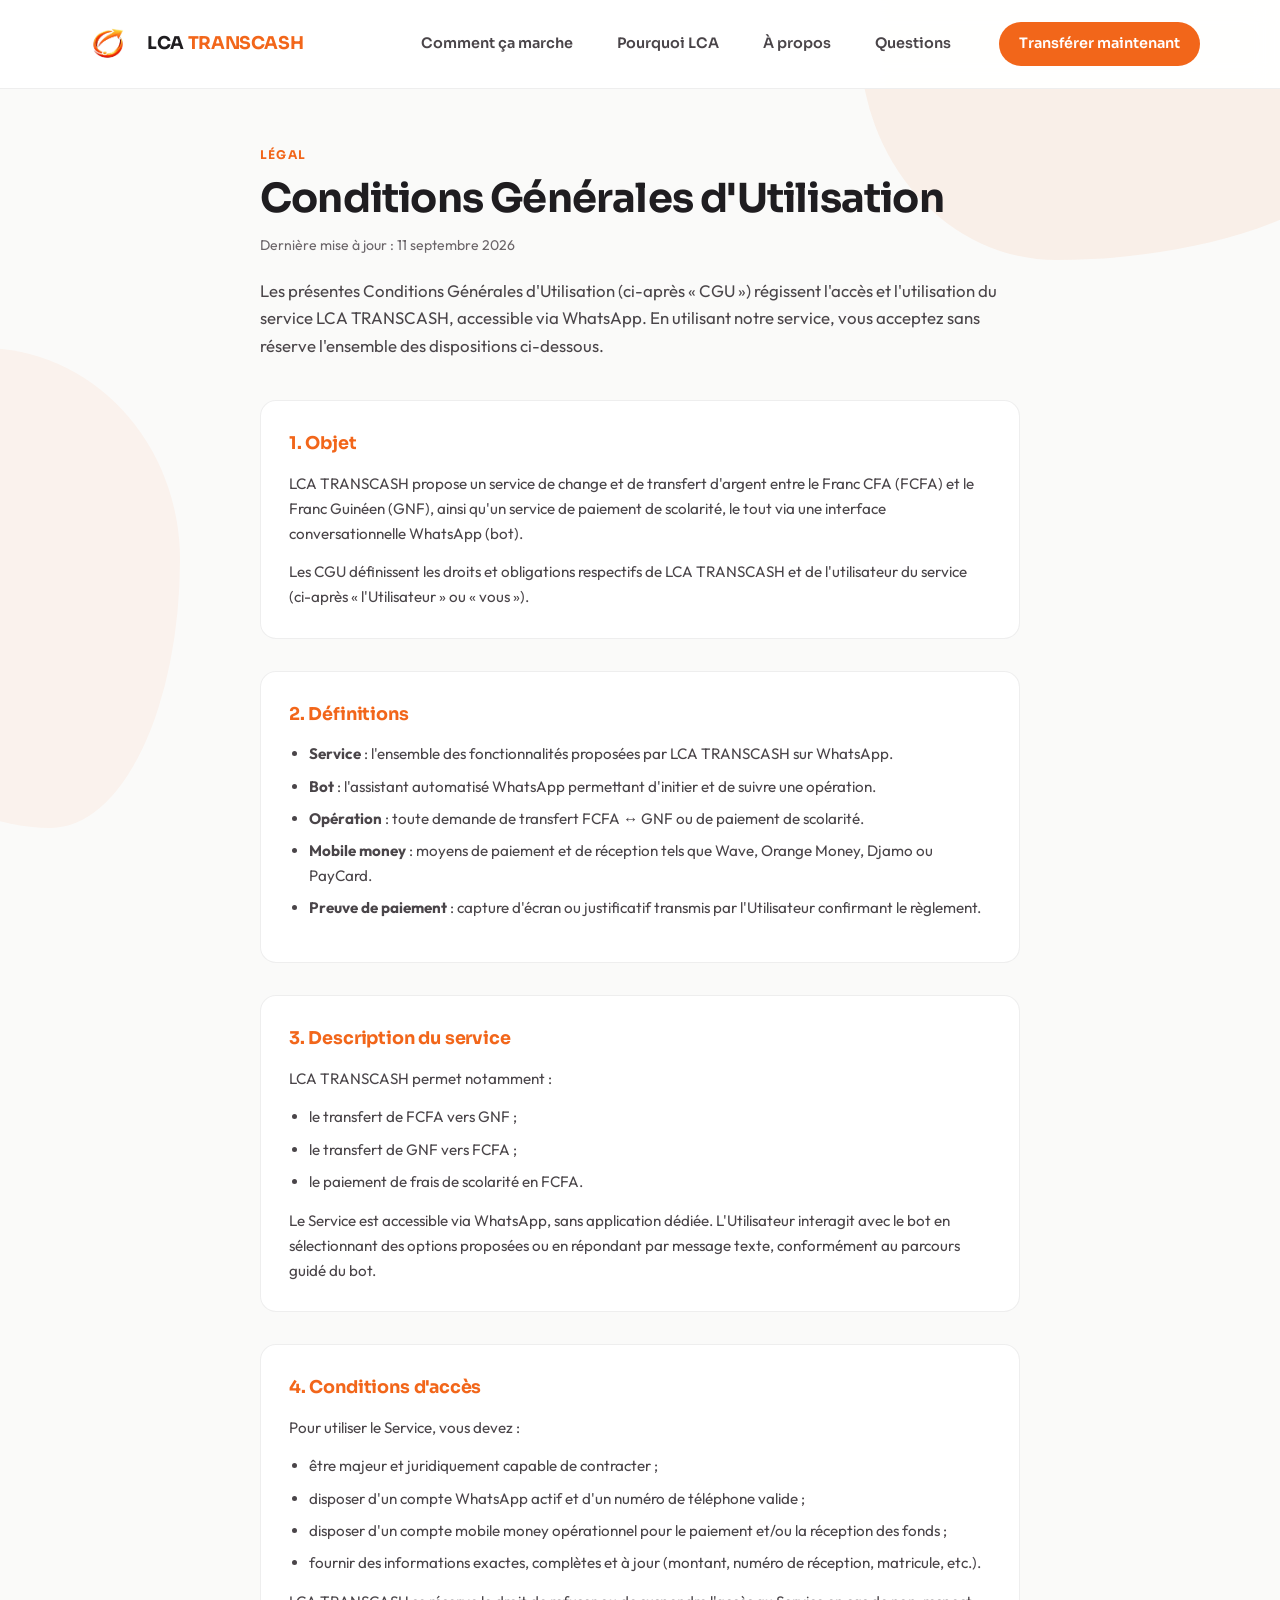
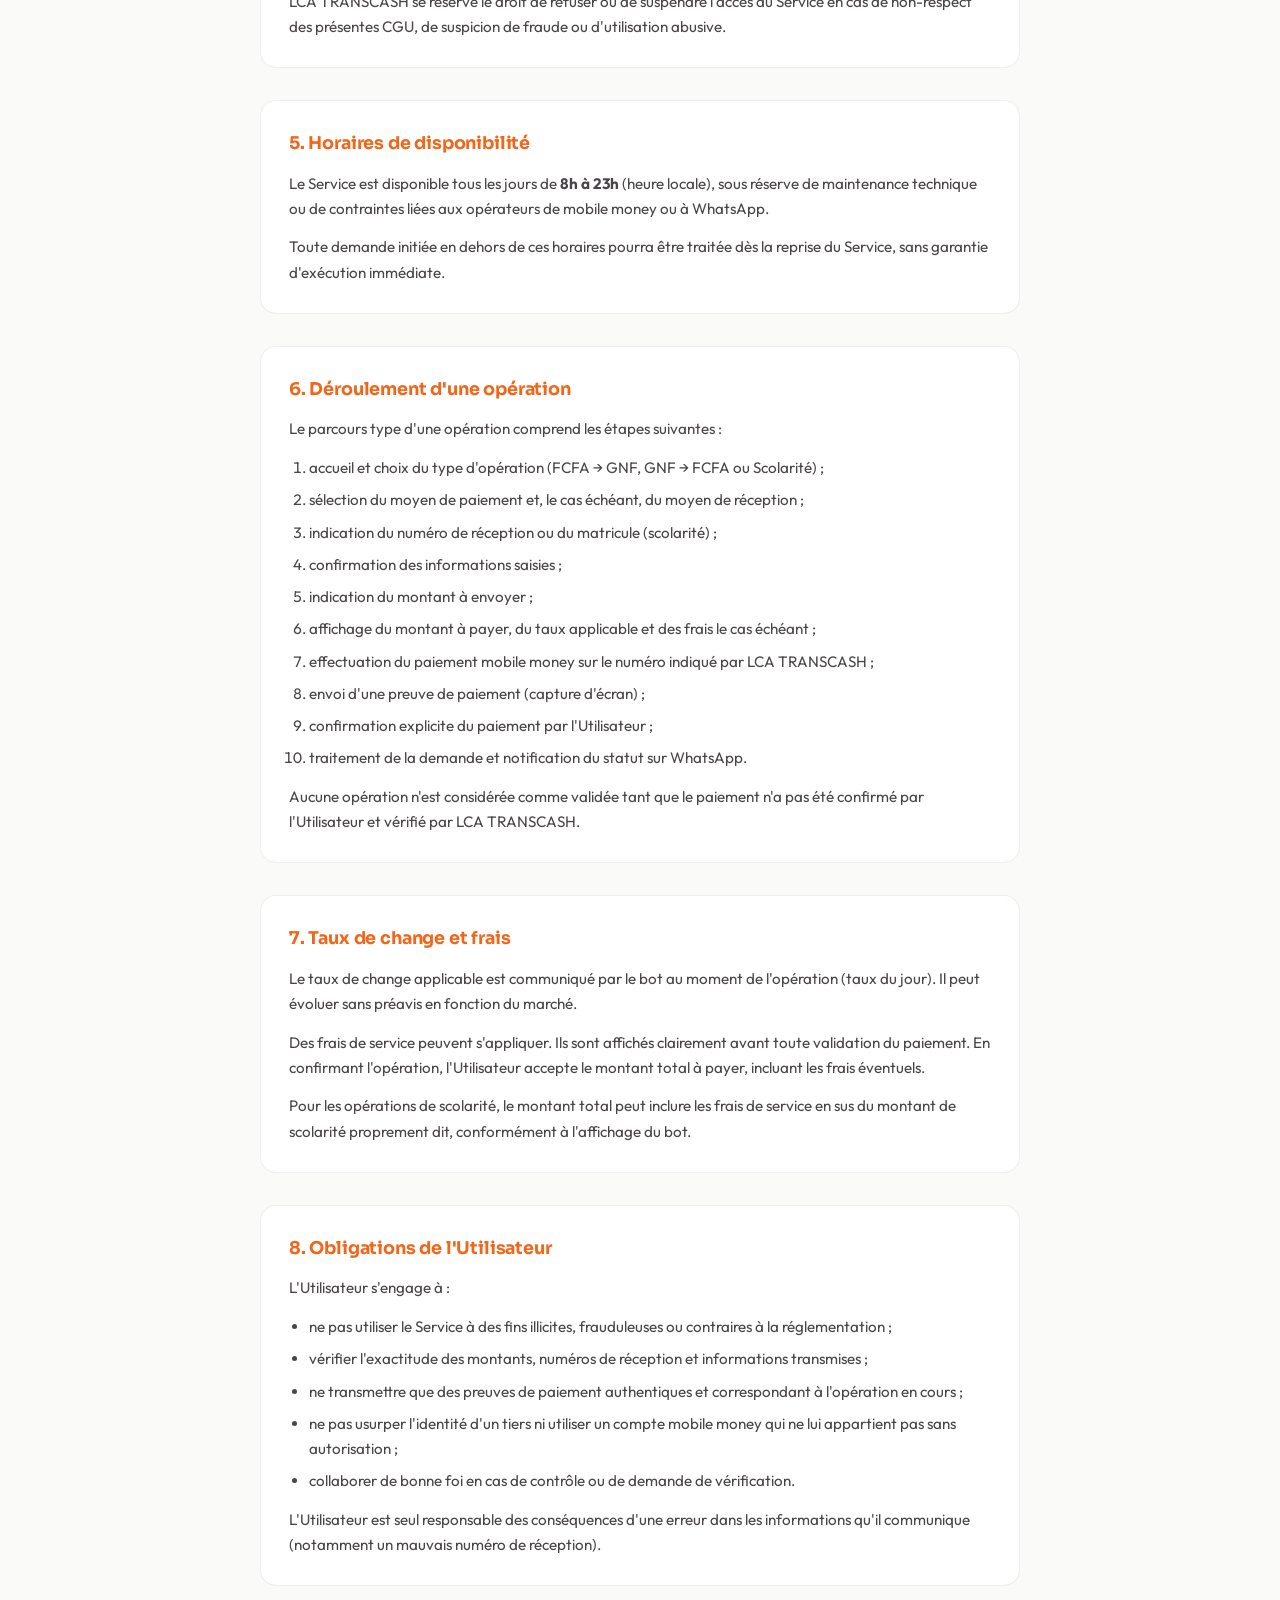
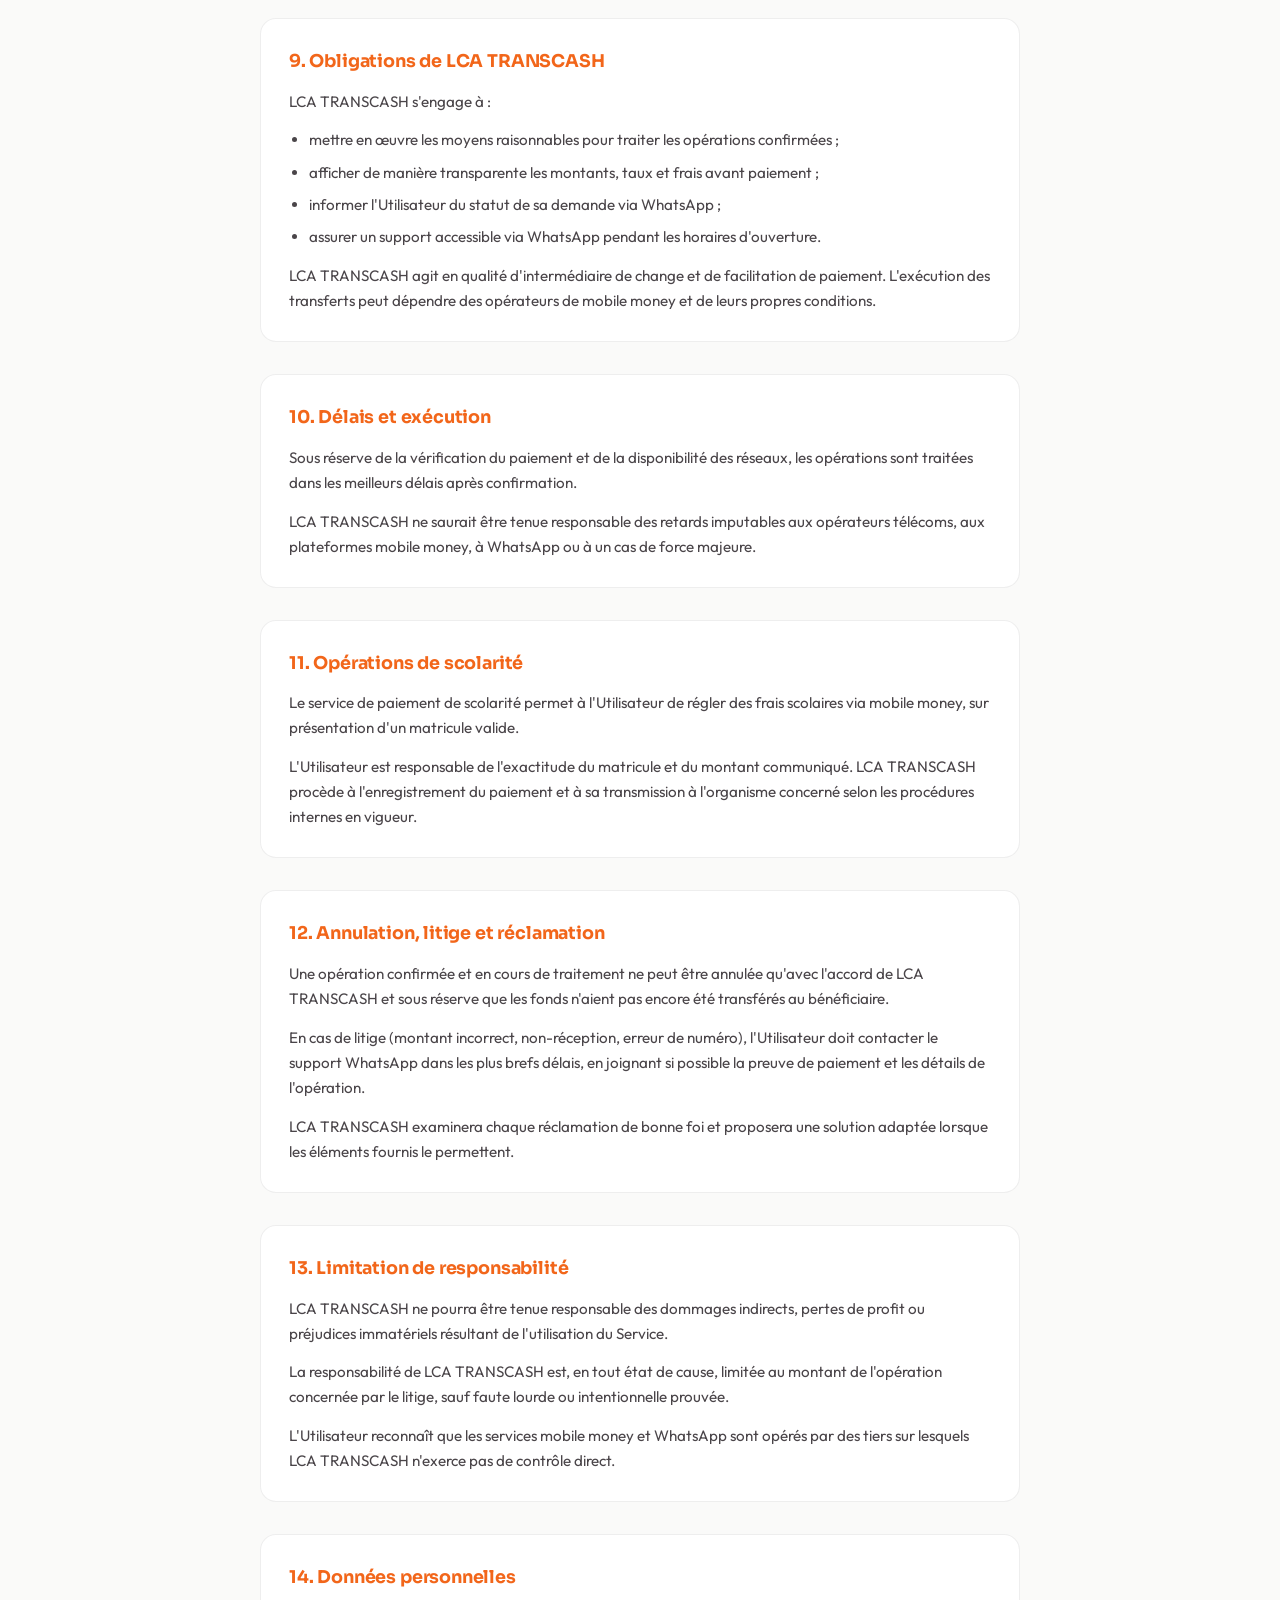
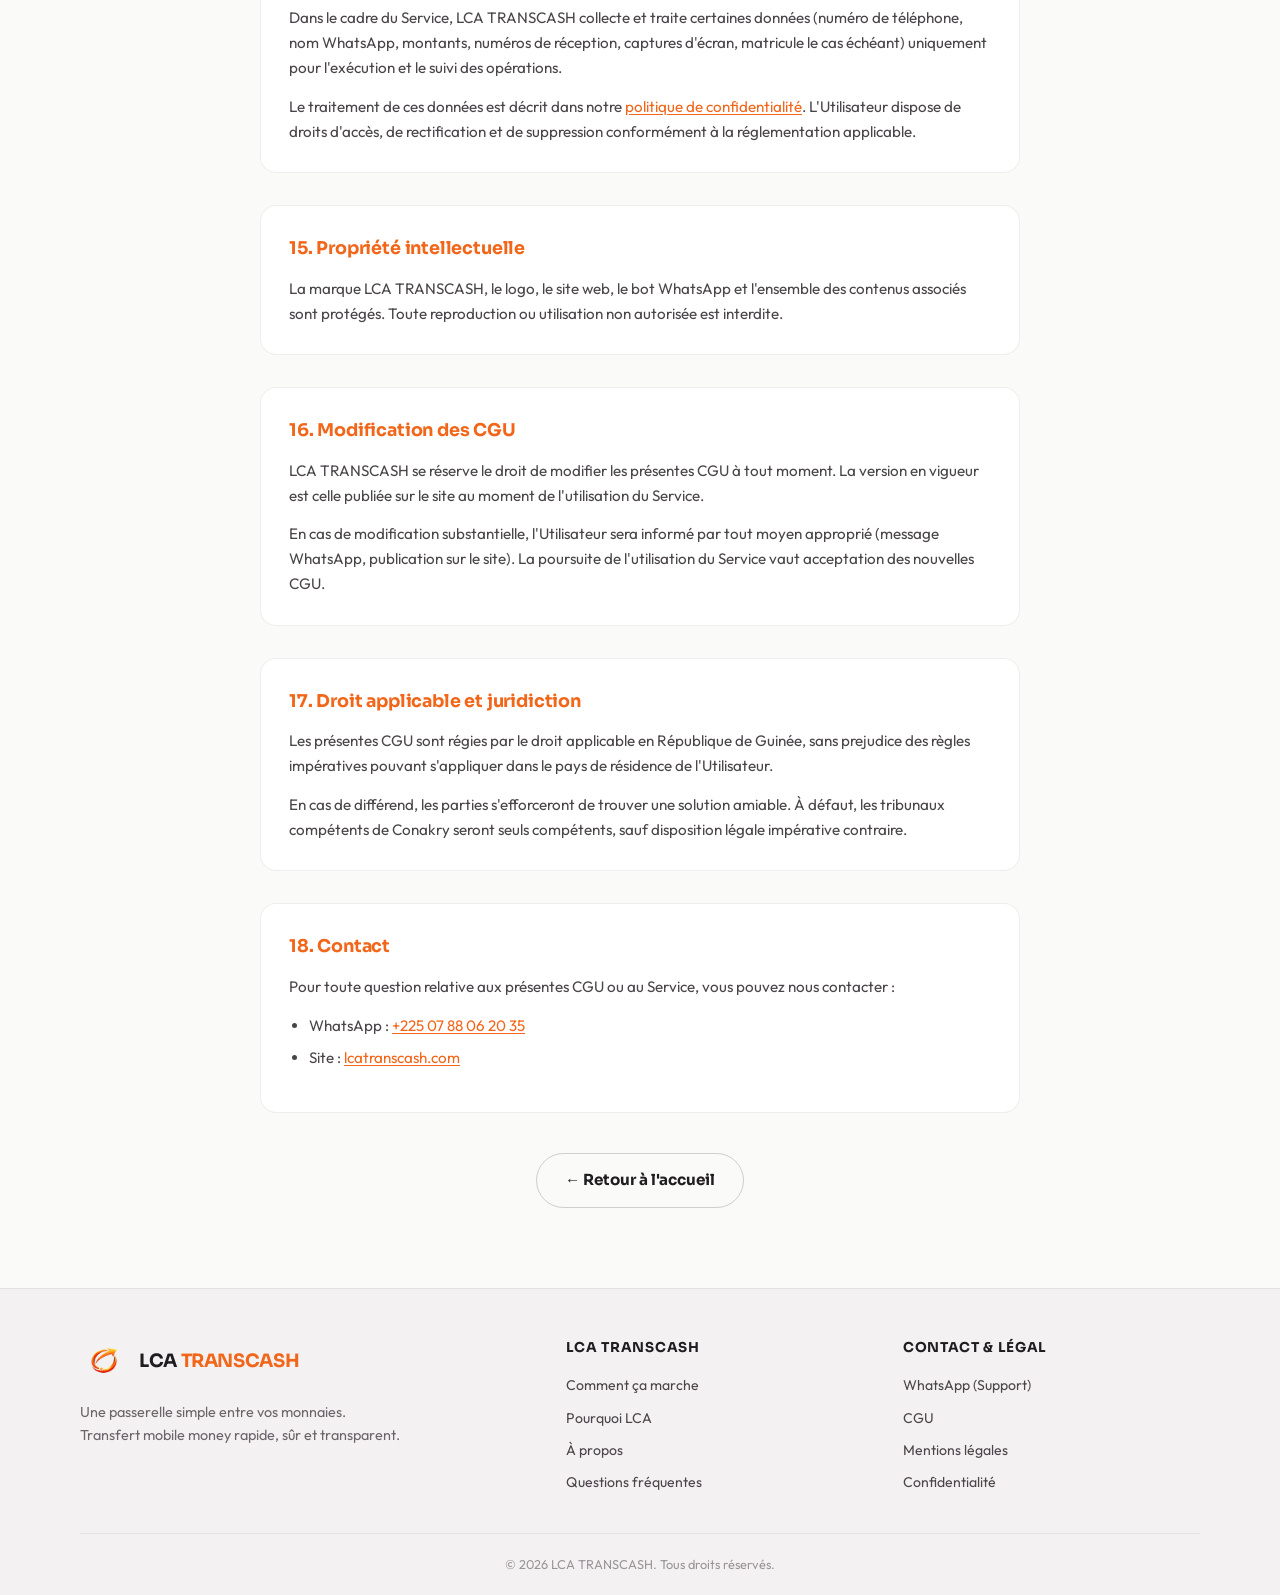
==== cgu.html @ ace96c56 "dfggg" ====
<!DOCTYPE html>
<html lang="fr">
<head>
  <meta charset="UTF-8">
  <meta name="viewport" content="width=device-width, initial-scale=1.0">
  <meta name="color-scheme" content="light dark">
  <meta name="description" content="Conditions Générales d'Utilisation de LCA TRANSCASH — service de transfert mobile money FCFA / GNF sur WhatsApp.">
  <title>CGU — LCA TRANSCASH</title>
  <link rel="preconnect" href="https://fonts.googleapis.com">
  <link rel="preconnect" href="https://fonts.gstatic.com" crossorigin>
  <link href="https://fonts.googleapis.com/css2?family=Sora:wght@400;600;700;800&family=Outfit:wght@300;400;500;600&display=swap" rel="stylesheet">
  <script>
    (function () {
      var mq = window.matchMedia('(prefers-color-scheme: light)');
      function applyTheme() {
        document.documentElement.classList.toggle('theme-light', mq.matches);
      }
      applyTheme();
      mq.addEventListener('change', applyTheme);
    })();
  </script>
  <link rel="stylesheet" href="css/light.css" media="(prefers-color-scheme: light)">
  <link rel="stylesheet" href="css/styles.css" media="not (prefers-color-scheme: light)">
  <link rel="stylesheet" href="css/legal.css">
</head>
<body>
  <div class="bg-shapes" aria-hidden="true">
    <span class="shape shape--1"></span>
    <span class="shape shape--2"></span>
  </div>

  <header class="header">
    <div class="container header__inner">
      <a href="index.html" class="logo" aria-label="LCA TRANSCASH — Accueil">
        <img src="assets/trans.png" alt="" class="logo__mark" width="56" height="56">
        <span class="logo__text">LCA <span class="logo__accent">TRANSCASH</span></span>
      </a>
      <button class="nav-toggle" aria-label="Ouvrir le menu" aria-expanded="false">
        <span></span><span></span><span></span>
      </button>
      <nav class="nav" aria-label="Navigation principale">
        <div class="nav__links">
          <a href="index.html#comment">Comment ça marche</a>
          <a href="index.html#pourquoi">Pourquoi LCA</a>
          <a href="index.html#apropos">À propos</a>
          <a href="index.html#faq">Questions</a>
        </div>
        <a href="index.html#pret-a-transferer" class="nav__cta">Transférer maintenant</a>
      </nav>
    </div>
  </header>

  <main class="legal-page">
    <div class="container legal-page__inner">
      <header class="legal-page__head">
        <p class="section__eyebrow">Légal</p>
        <h1>Conditions Générales d'Utilisation</h1>
        <p class="legal-page__meta">Dernière mise à jour : 11 septembre 2026</p>
        <p class="legal-page__intro">
          Les présentes Conditions Générales d'Utilisation (ci-après « CGU ») régissent l'accès et l'utilisation
          du service LCA TRANSCASH, accessible via WhatsApp. En utilisant notre service, vous acceptez
          sans réserve l'ensemble des dispositions ci-dessous.
        </p>
      </header>

      <article class="legal-doc">
        <section class="legal-doc__section">
          <h2>1. Objet</h2>
          <p>
            LCA TRANSCASH propose un service de change et de transfert d'argent entre le Franc CFA (FCFA)
            et le Franc Guinéen (GNF), ainsi qu'un service de paiement de scolarité, le tout via une
            interface conversationnelle WhatsApp (bot).
          </p>
          <p>
            Les CGU définissent les droits et obligations respectifs de LCA TRANSCASH et de l'utilisateur
            du service (ci-après « l'Utilisateur » ou « vous »).
          </p>
        </section>

        <section class="legal-doc__section">
          <h2>2. Définitions</h2>
          <ul>
            <li><strong>Service</strong> : l'ensemble des fonctionnalités proposées par LCA TRANSCASH sur WhatsApp.</li>
            <li><strong>Bot</strong> : l'assistant automatisé WhatsApp permettant d'initier et de suivre une opération.</li>
            <li><strong>Opération</strong> : toute demande de transfert FCFA ↔ GNF ou de paiement de scolarité.</li>
            <li><strong>Mobile money</strong> : moyens de paiement et de réception tels que Wave, Orange Money, Djamo ou PayCard.</li>
            <li><strong>Preuve de paiement</strong> : capture d'écran ou justificatif transmis par l'Utilisateur confirmant le règlement.</li>
          </ul>
        </section>

        <section class="legal-doc__section">
          <h2>3. Description du service</h2>
          <p>LCA TRANSCASH permet notamment :</p>
          <ul>
            <li>le transfert de FCFA vers GNF ;</li>
            <li>le transfert de GNF vers FCFA ;</li>
            <li>le paiement de frais de scolarité en FCFA.</li>
          </ul>
          <p>
            Le Service est accessible via WhatsApp, sans application dédiée. L'Utilisateur interagit
            avec le bot en sélectionnant des options proposées ou en répondant par message texte,
            conformément au parcours guidé du bot.
          </p>
        </section>

        <section class="legal-doc__section">
          <h2>4. Conditions d'accès</h2>
          <p>Pour utiliser le Service, vous devez :</p>
          <ul>
            <li>être majeur et juridiquement capable de contracter ;</li>
            <li>disposer d'un compte WhatsApp actif et d'un numéro de téléphone valide ;</li>
            <li>disposer d'un compte mobile money opérationnel pour le paiement et/ou la réception des fonds ;</li>
            <li>fournir des informations exactes, complètes et à jour (montant, numéro de réception, matricule, etc.).</li>
          </ul>
          <p>
            LCA TRANSCASH se réserve le droit de refuser ou de suspendre l'accès au Service en cas
            de non-respect des présentes CGU, de suspicion de fraude ou d'utilisation abusive.
          </p>
        </section>

        <section class="legal-doc__section">
          <h2>5. Horaires de disponibilité</h2>
          <p>
            Le Service est disponible tous les jours de <strong>8h à 23h</strong> (heure locale),
            sous réserve de maintenance technique ou de contraintes liées aux opérateurs de mobile money
            ou à WhatsApp.
          </p>
          <p>
            Toute demande initiée en dehors de ces horaires pourra être traitée dès la reprise
            du Service, sans garantie d'exécution immédiate.
          </p>
        </section>

        <section class="legal-doc__section">
          <h2>6. Déroulement d'une opération</h2>
          <p>Le parcours type d'une opération comprend les étapes suivantes :</p>
          <ol>
            <li>accueil et choix du type d'opération (FCFA → GNF, GNF → FCFA ou Scolarité) ;</li>
            <li>sélection du moyen de paiement et, le cas échéant, du moyen de réception ;</li>
            <li>indication du numéro de réception ou du matricule (scolarité) ;</li>
            <li>confirmation des informations saisies ;</li>
            <li>indication du montant à envoyer ;</li>
            <li>affichage du montant à payer, du taux applicable et des frais le cas échéant ;</li>
            <li>effectuation du paiement mobile money sur le numéro indiqué par LCA TRANSCASH ;</li>
            <li>envoi d'une preuve de paiement (capture d'écran) ;</li>
            <li>confirmation explicite du paiement par l'Utilisateur ;</li>
            <li>traitement de la demande et notification du statut sur WhatsApp.</li>
          </ol>
          <p>
            Aucune opération n'est considérée comme validée tant que le paiement n'a pas été
            confirmé par l'Utilisateur et vérifié par LCA TRANSCASH.
          </p>
        </section>

        <section class="legal-doc__section">
          <h2>7. Taux de change et frais</h2>
          <p>
            Le taux de change applicable est communiqué par le bot au moment de l'opération
            (taux du jour). Il peut évoluer sans préavis en fonction du marché.
          </p>
          <p>
            Des frais de service peuvent s'appliquer. Ils sont affichés clairement avant toute
            validation du paiement. En confirmant l'opération, l'Utilisateur accepte le montant total
            à payer, incluant les frais éventuels.
          </p>
          <p>
            Pour les opérations de scolarité, le montant total peut inclure les frais de service
            en sus du montant de scolarité proprement dit, conformément à l'affichage du bot.
          </p>
        </section>

        <section class="legal-doc__section">
          <h2>8. Obligations de l'Utilisateur</h2>
          <p>L'Utilisateur s'engage à :</p>
          <ul>
            <li>ne pas utiliser le Service à des fins illicites, frauduleuses ou contraires à la réglementation ;</li>
            <li>vérifier l'exactitude des montants, numéros de réception et informations transmises ;</li>
            <li>ne transmettre que des preuves de paiement authentiques et correspondant à l'opération en cours ;</li>
            <li>ne pas usurper l'identité d'un tiers ni utiliser un compte mobile money qui ne lui appartient pas sans autorisation ;</li>
            <li>collaborer de bonne foi en cas de contrôle ou de demande de vérification.</li>
          </ul>
          <p>
            L'Utilisateur est seul responsable des conséquences d'une erreur dans les informations
            qu'il communique (notamment un mauvais numéro de réception).
          </p>
        </section>

        <section class="legal-doc__section">
          <h2>9. Obligations de LCA TRANSCASH</h2>
          <p>LCA TRANSCASH s'engage à :</p>
          <ul>
            <li>mettre en œuvre les moyens raisonnables pour traiter les opérations confirmées ;</li>
            <li>afficher de manière transparente les montants, taux et frais avant paiement ;</li>
            <li>informer l'Utilisateur du statut de sa demande via WhatsApp ;</li>
            <li>assurer un support accessible via WhatsApp pendant les horaires d'ouverture.</li>
          </ul>
          <p>
            LCA TRANSCASH agit en qualité d'intermédiaire de change et de facilitation de paiement.
            L'exécution des transferts peut dépendre des opérateurs de mobile money et de leurs
            propres conditions.
          </p>
        </section>

        <section class="legal-doc__section">
          <h2>10. Délais et exécution</h2>
          <p>
            Sous réserve de la vérification du paiement et de la disponibilité des réseaux,
            les opérations sont traitées dans les meilleurs délais après confirmation.
          </p>
          <p>
            LCA TRANSCASH ne saurait être tenue responsable des retards imputables aux opérateurs
            télécoms, aux plateformes mobile money, à WhatsApp ou à un cas de force majeure.
          </p>
        </section>

        <section class="legal-doc__section">
          <h2>11. Opérations de scolarité</h2>
          <p>
            Le service de paiement de scolarité permet à l'Utilisateur de régler des frais
            scolaires via mobile money, sur présentation d'un matricule valide.
          </p>
          <p>
            L'Utilisateur est responsable de l'exactitude du matricule et du montant communiqué.
            LCA TRANSCASH procède à l'enregistrement du paiement et à sa transmission à l'organisme
            concerné selon les procédures internes en vigueur.
          </p>
        </section>

        <section class="legal-doc__section">
          <h2>12. Annulation, litige et réclamation</h2>
          <p>
            Une opération confirmée et en cours de traitement ne peut être annulée qu'avec
            l'accord de LCA TRANSCASH et sous réserve que les fonds n'aient pas encore été
            transférés au bénéficiaire.
          </p>
          <p>
            En cas de litige (montant incorrect, non-réception, erreur de numéro), l'Utilisateur
            doit contacter le support WhatsApp dans les plus brefs délais, en joignant si possible
            la preuve de paiement et les détails de l'opération.
          </p>
          <p>
            LCA TRANSCASH examinera chaque réclamation de bonne foi et proposera une solution
            adaptée lorsque les éléments fournis le permettent.
          </p>
        </section>

        <section class="legal-doc__section">
          <h2>13. Limitation de responsabilité</h2>
          <p>
            LCA TRANSCASH ne pourra être tenue responsable des dommages indirects, pertes de profit
            ou préjudices immatériels résultant de l'utilisation du Service.
          </p>
          <p>
            La responsabilité de LCA TRANSCASH est, en tout état de cause, limitée au montant
            de l'opération concernée par le litige, sauf faute lourde ou intentionnelle prouvée.
          </p>
          <p>
            L'Utilisateur reconnaît que les services mobile money et WhatsApp sont opérés par
            des tiers sur lesquels LCA TRANSCASH n'exerce pas de contrôle direct.
          </p>
        </section>

        <section class="legal-doc__section">
          <h2>14. Données personnelles</h2>
          <p>
            Dans le cadre du Service, LCA TRANSCASH collecte et traite certaines données
            (numéro de téléphone, nom WhatsApp, montants, numéros de réception, captures d'écran,
            matricule le cas échéant) uniquement pour l'exécution et le suivi des opérations.
          </p>
          <p>
            Le traitement de ces données est décrit dans notre
            <a href="confidentialite.html">politique de confidentialité</a>.
            L'Utilisateur dispose de droits d'accès, de rectification et de suppression conformément
            à la réglementation applicable.
          </p>
        </section>

        <section class="legal-doc__section">
          <h2>15. Propriété intellectuelle</h2>
          <p>
            La marque LCA TRANSCASH, le logo, le site web, le bot WhatsApp et l'ensemble des contenus
            associés sont protégés. Toute reproduction ou utilisation non autorisée est interdite.
          </p>
        </section>

        <section class="legal-doc__section">
          <h2>16. Modification des CGU</h2>
          <p>
            LCA TRANSCASH se réserve le droit de modifier les présentes CGU à tout moment.
            La version en vigueur est celle publiée sur le site au moment de l'utilisation du Service.
          </p>
          <p>
            En cas de modification substantielle, l'Utilisateur sera informé par tout moyen approprié
            (message WhatsApp, publication sur le site). La poursuite de l'utilisation du Service
            vaut acceptation des nouvelles CGU.
          </p>
        </section>

        <section class="legal-doc__section">
          <h2>17. Droit applicable et juridiction</h2>
          <p>
            Les présentes CGU sont régies par le droit applicable en République de Guinée,
            sans prejudice des règles impératives pouvant s'appliquer dans le pays de résidence
            de l'Utilisateur.
          </p>
          <p>
            En cas de différend, les parties s'efforceront de trouver une solution amiable.
            À défaut, les tribunaux compétents de Conakry seront seuls compétents,
            sauf disposition légale impérative contraire.
          </p>
        </section>

        <section class="legal-doc__section">
          <h2>18. Contact</h2>
          <p>
            Pour toute question relative aux présentes CGU ou au Service, vous pouvez nous contacter :
          </p>
          <ul>
            <li>WhatsApp : <a href="https://wa.me/2250788062035?text=Bonjour%20LCA" data-wa-support target="_blank" rel="noopener noreferrer"><span data-wa-support-display-full>+225 07 88 06 20 35</span></a></li>
            <li>Site : <a href="index.html">lcatranscash.com</a></li>
          </ul>
        </section>
      </article>

      <p class="legal-page__back">
        <a href="index.html" class="btn btn--ghost">← Retour à l'accueil</a>
      </p>
    </div>
  </main>

  <footer class="footer">
    <div class="container footer__grid">
      <div class="footer__brand">
        <a href="index.html" class="logo logo--footer" aria-label="LCA TRANSCASH — Accueil">
          <img src="assets/trans.png" alt="" class="logo__mark" width="48" height="48">
          <span class="logo__text">LCA <span class="logo__accent">TRANSCASH</span></span>
        </a>
        <p>Une passerelle simple entre vos monnaies. Transfert mobile money rapide, sûr et transparent.</p>
      </div>
      <div class="footer__col">
        <h4>LCA TRANSCASH</h4>
        <nav aria-label="Liens navigation">
          <a href="index.html#comment">Comment ça marche</a>
          <a href="index.html#pourquoi">Pourquoi LCA</a>
          <a href="index.html#apropos">À propos</a>
          <a href="index.html#faq">Questions fréquentes</a>
        </nav>
      </div>
      <div class="footer__col">
        <h4>Contact & Légal</h4>
        <nav aria-label="Liens contact">
          <a href="https://wa.me/2250788062035?text=Bonjour%20LCA" data-wa-support target="_blank" rel="noopener noreferrer">WhatsApp (Support)</a>
          <a href="cgu.html" aria-current="page">CGU</a>
          <a href="mentions-legales.html">Mentions légales</a>
          <a href="confidentialite.html">Confidentialité</a>
        </nav>
      </div>
    </div>
    <div class="container footer__bottom">
      <p>&copy; 2026 LCA TRANSCASH. Tous droits réservés.</p>
    </div>
  </footer>

  <script src="js/site-config.js"></script>
  <script src="js/main.js"></script>
</body>
</html>
---- css/light.css ----
/* LCA TRANSCASH — Charte graphique 2026 */

:root {
  --orange-signature: #F2661A;
  --orange-deep: #C94F12;
  --black-anthracite: #272528;
  --black-deep: #1F1D20;
  --black-card: #322F33;
  --gray-pearl: #B9B6BB;
  --gray-muted: #8A868C;
  --gray-dark: #5A5458;
  --white: #FFFFFF;

  --font-title: 'Sora', sans-serif;
  --font-body: 'Outfit', sans-serif;

  --radius: 16px;
  --radius-sm: 10px;
  --shadow: 0 8px 24px rgba(0, 0, 0, 0.08);
  --transition: 0.25s ease;
}

*,
*::before,
*::after {
  box-sizing: border-box;
  margin: 0;
  padding: 0;
}

html {
  scroll-behavior: smooth;
}

body {
  font-family: var(--font-body);
  font-size: 1.05rem;
  line-height: 1.6;
  color: var(--gray-pearl);
  background: var(--black-anthracite);
  overflow-x: hidden;
}

h1, h2, h3, h4 {
  font-family: var(--font-title);
  letter-spacing: -0.02em;
}

img {
  max-width: 100%;
  height: auto;
  display: block;
}

a {
  color: inherit;
  text-decoration: none;
}

.container {
  width: min(1120px, 92vw);
  margin-inline: auto;
}

/* Cercles décoratifs animés */
.bg-shapes {
  position: fixed;
  inset: 0;
  pointer-events: none;
  z-index: 0;
  overflow: hidden;
}

.shape {
  position: absolute;
  will-change: transform;
}

.shape--1 {
  width: 560px;
  height: 420px;
  top: -160px;
  right: -140px;
  border-radius: 58% 42% 65% 35% / 48% 55% 45% 52%;
  background: rgba(242, 102, 26, 0.07);
  animation: shape-float-1 18s ease-in-out infinite;
}

.shape--2 {
  width: 340px;
  height: 480px;
  bottom: 8%;
  left: -160px;
  border-radius: 42% 58% 38% 62% / 52% 44% 56% 48%;
  background: rgba(242, 102, 26, 0.05);
  animation: shape-float-2 22s ease-in-out infinite;
}

@keyframes shape-float-1 {
  0%, 100% {
    transform: translate(0, 0) rotate(0deg) scale(1);
    border-radius: 58% 42% 65% 35% / 48% 55% 45% 52%;
  }
  33% {
    transform: translate(-28px, 36px) rotate(6deg) scale(1.04);
    border-radius: 52% 48% 60% 40% / 55% 42% 58% 45%;
  }
  66% {
    transform: translate(18px, -22px) rotate(-4deg) scale(0.97);
    border-radius: 62% 38% 48% 52% / 44% 58% 42% 56%;
  }
}

@keyframes shape-float-2 {
  0%, 100% {
    transform: translate(0, 0) rotate(0deg) scale(1);
    border-radius: 42% 58% 38% 62% / 52% 44% 56% 48%;
  }
  40% {
    transform: translate(32px, -28px) rotate(-8deg) scale(1.05);
    border-radius: 48% 52% 44% 56% / 58% 40% 60% 42%;
  }
  70% {
    transform: translate(-20px, 18px) rotate(5deg) scale(0.96);
    border-radius: 38% 62% 52% 48% / 46% 54% 46% 54%;
  }
}

@media (prefers-reduced-motion: reduce) {
  .shape--1,
  .shape--2 {
    animation: none;
  }

  .wa-bubble--visible,
  .wa-typing.is-active {
    animation: none;
  }

  .wa-typing__bubble span {
    animation: none;
    opacity: 0.6;
  }
}

/* Header */
.header {
  position: sticky;
  top: 0;
  z-index: 100;
  background: rgba(255, 255, 255, 0.96);
  border-bottom: 1px solid rgba(39, 37, 40, 0.08);
}

.header__inner {
  display: flex;
  align-items: center;
  justify-content: space-between;
  gap: 4rem;
  padding: 1rem 0;
}

.logo {
  display: flex;
  align-items: center;
  gap: 11px;
  text-decoration: none;
}

.logo__mark {
  height: 56px;
  width: auto;
  flex-shrink: 0;
  object-fit: contain;
  display: block;
}

.logo__text {
  font-family: var(--font-title);
  font-weight: 700;
  font-size: 1.1rem;
  color: var(--text-heading, var(--white));
  letter-spacing: -0.02em;
  line-height: 1.1;
}

.logo__accent {
  color: var(--orange-signature);
}

.logo--footer .logo__mark {
  height: 48px;
}

.logo--footer .logo__text {
  font-size: 1.15rem;
}

.nav {
  display: flex;
  align-items: center;
  gap: 3rem;
  margin-left: auto;
}

.nav__links {
  display: flex;
  align-items: center;
  gap: 2.75rem;
}

.nav a {
  font-family: var(--font-title);
  font-size: 0.9rem;
  font-weight: 600;
  color: var(--gray-pearl);
  transition: color var(--transition);
}

.nav a:hover {
  color: var(--text-heading, var(--white));
}

.nav__cta {
  padding: 0.65rem 1.25rem;
  background: var(--orange-signature);
  color: var(--white) !important;
  border-radius: 999px;
}

.nav__cta:hover {
  background: var(--orange-deep);
}

.btn__icon {
  width: 20px;
  height: 20px;
  flex-shrink: 0;
  display: block;
}

.btn__icon--emoji {
  width: auto;
  height: auto;
  font-size: 1.05rem;
  line-height: 1;
}

.nav-toggle {
  display: none;
  flex-direction: column;
  gap: 5px;
  background: none;
  border: none;
  cursor: pointer;
  padding: 4px;
}

.nav-toggle span {
  display: block;
  width: 24px;
  height: 2px;
  background: var(--white);
  border-radius: 2px;
  transition: var(--transition);
}

/* Hero */
.hero {
  position: relative;
  z-index: 1;
  padding: 4rem 0 6rem;
}

.hero__grid {
  display: grid;
  grid-template-columns: 1fr 1fr;
  gap: 3rem;
  align-items: center;
}

.badge {
  display: inline-block;
  font-family: var(--font-title);
  font-size: 0.75rem;
  font-weight: 700;
  letter-spacing: 0.08em;
  text-transform: uppercase;
  color: var(--orange-deep);
  background: rgba(242, 102, 26, 0.08);
  border: 1px solid rgba(242, 102, 26, 0.18);
  padding: 0.4rem 0.85rem;
  border-radius: 999px;
  margin-bottom: 1.25rem;
}

.hero h1 {
  font-family: var(--font-title);
  font-size: clamp(2.2rem, 5vw, 3.25rem);
  font-weight: 700;
  line-height: 1.15;
  color: var(--text-heading, var(--white));
  margin-bottom: 1.25rem;
}

.text-accent {
  color: var(--orange-signature);
}

.hero__lead {
  font-size: 1.15rem;
  color: var(--gray-pearl);
  max-width: 520px;
  margin-bottom: 2rem;
}

.hero__actions {
  display: flex;
  flex-wrap: wrap;
  gap: 1rem;
  margin-bottom: 2rem;
}

.networks {
  display: flex;
  flex-direction: column;
  gap: 0.75rem;
}

.networks__label {
  font-family: var(--font-title);
  font-size: 0.8rem;
  font-weight: 600;
  color: var(--gray-muted);
  text-transform: uppercase;
  letter-spacing: 0.06em;
}

.networks__list {
  display: flex;
  flex-wrap: wrap;
  gap: 0.5rem;
}

.network-pill {
  display: inline-flex;
  align-items: center;
  gap: 0.45rem;
  padding: 0.4rem 0.75rem;
  background: var(--black-deep);
  border: 1px solid rgba(39, 37, 40, 0.08);
  border-radius: var(--radius-sm);
  font-family: var(--font-title);
  font-size: 0.8rem;
  font-weight: 600;
  color: var(--gray-pearl);
}

.network-pill img {
  width: 20px;
  height: 20px;
  border-radius: 4px;
  object-fit: contain;
}

.btn {
  display: inline-flex;
  align-items: center;
  justify-content: center;
  gap: 10px;
  font-family: var(--font-title);
  font-size: 0.95rem;
  font-weight: 700;
  padding: 0.9rem 1.75rem;
  border-radius: 999px;
  border: none;
  cursor: pointer;
  transition: background var(--transition), border-color var(--transition), transform var(--transition);
}

.btn:hover {
  transform: translateY(-2px);
}

.btn--primary {
  background: var(--orange-signature);
  color: var(--white);
}

.btn--primary:hover {
  background: var(--orange-deep);
}

.btn--ghost {
  background: transparent;
  color: var(--text-heading, var(--white));
  border: 1px solid rgba(39, 37, 40, 0.2);
}

.btn--ghost:hover {
  border-color: rgba(39, 37, 40, 0.35);
  background: rgba(39, 37, 40, 0.04);
}

.btn--full {
  width: 100%;
}

.hero__stats {
  list-style: none;
  display: flex;
  flex-wrap: wrap;
  gap: 2rem;
}

.hero__stats li {
  display: flex;
  flex-direction: column;
  gap: 0.2rem;
}

.hero__stats strong {
  font-family: var(--font-title);
  font-size: 1rem;
  color: var(--text-heading, var(--white));
}

.hero__stats span {
  font-size: 0.85rem;
  color: var(--gray-muted);
}

/* Hero visual — téléphone + simulation WhatsApp (démo non interactive) */
.hero__visual {
  display: flex;
  justify-content: center;
  position: relative;
  pointer-events: none;
  user-select: none;
  -webkit-user-select: none;
  touch-action: none;
  overflow: clip;
}

.wa-phone__halo {
  position: absolute;
  inset: 0;
  background: radial-gradient(ellipse 75% 65% at 50% 42%, rgba(242, 102, 26, 0.18) 0%, transparent 72%);
  filter: blur(14px);
  z-index: 0;
  pointer-events: none;
}

.wa-phone {
  position: relative;
  z-index: 1;
  width: min(100%, 300px);
  transform: translateZ(0);
  pointer-events: none;
  overflow: hidden;
  border-radius: 46px;
  isolation: isolate;
}

.wa-phone__device {
  position: relative;
  background: #1c1c1e;
  border-radius: 46px;
  padding: 11px;
  box-shadow:
    0 0 0 1px #3a3a3c,
    0 0 0 3px #0a0a0a,
    0 18px 32px -10px rgba(0, 0, 0, 0.45);
  transform: translateZ(0);
  overflow: hidden;
}

.wa-phone__btn {
  display: none;
}

.wa-phone__screen {
  display: flex;
  flex-direction: column;
  height: 600px;
  border-radius: 36px;
  overflow: hidden;
  background: #000;
  font-family: -apple-system, BlinkMacSystemFont, 'Segoe UI', Roboto, Helvetica, Arial, sans-serif;
  -webkit-font-smoothing: antialiased;
  -moz-osx-font-smoothing: grayscale;
  text-rendering: optimizeLegibility;
  isolation: isolate;
}

.wa-phone__screen svg {
  shape-rendering: geometricPrecision;
}

.wa-top {
  flex-shrink: 0;
  background: #075e54;
  position: relative;
}

.wa-status-bar {
  position: relative;
  display: flex;
  align-items: flex-end;
  justify-content: space-between;
  height: 44px;
  padding: 0 18px 7px;
  color: #fff;
}

.wa-status-bar__time {
  font-size: 12px;
  font-weight: 600;
  letter-spacing: 0;
  line-height: 1;
  position: relative;
  z-index: 1;
}

.wa-status-bar__island {
  position: absolute;
  top: 10px;
  left: 50%;
  transform: translateX(-50%);
  width: 72px;
  height: 18px;
  background: #000;
  border-radius: 10px;
  z-index: 2;
}

.wa-status-bar__icons {
  display: flex;
  align-items: flex-end;
  justify-content: flex-end;
  gap: 5px;
  color: #fff;
  position: relative;
  z-index: 1;
  height: 11px;
}

.wa-status-bar__icons svg {
  display: block;
  flex-shrink: 0;
}

.wa-status-bar__signal,
.wa-status-bar__wifi {
  width: 15px;
  height: 11px;
}

.wa-status-bar__battery {
  width: 22px;
  height: 11px;
}

.wa-chat__header {
  display: flex;
  align-items: center;
  gap: 8px;
  padding: 4px 10px 10px;
  background: #075e54;
  color: #fff;
}

.wa-chat__back {
  display: flex;
  flex-shrink: 0;
  color: #fff;
}

.wa-chat__avatar-wrap {
  width: 36px;
  height: 36px;
  border-radius: 50%;
  overflow: hidden;
  background: #fff;
  flex-shrink: 0;
}

.wa-chat__avatar {
  width: 100%;
  height: 100%;
  object-fit: cover;
  object-position: center;
  transform: scale(1.35);
  display: block;
}

.wa-chat__info {
  flex: 1;
  min-width: 0;
}

.wa-chat__info strong {
  display: block;
  font-size: 14px;
  font-weight: 600;
  line-height: 1.2;
  white-space: nowrap;
  overflow: hidden;
  text-overflow: ellipsis;
}

.wa-chat__info span,
.wa-chat__status {
  display: block;
  font-size: 11px;
  color: #c8e6df;
  margin-top: 1px;
  white-space: nowrap;
  overflow: hidden;
  text-overflow: ellipsis;
}

.wa-chat__actions {
  display: flex;
  flex-shrink: 0;
  gap: 14px;
  color: #fff;
}

.wa-chat__actions svg {
  display: block;
}

.wa-chat__body {
  flex: 1;
  overflow-x: hidden;
  overflow-y: auto;
  scrollbar-width: none;
  padding: 8px 10px 12px;
  display: flex;
  flex-direction: column;
  gap: 6px;
  background-color: #e5ddd5;
  background-image: url("data:image/svg+xml,%3Csvg xmlns='http://www.w3.org/2000/svg' width='200' height='200' viewBox='0 0 200 200'%3E%3Cg fill='%23c8b8a8' fill-opacity='0.14'%3E%3Ccircle cx='24' cy='24' r='3'/%3E%3Ccircle cx='104' cy='56' r='2'/%3E%3Ccircle cx='168' cy='32' r='3'/%3E%3Ccircle cx='56' cy='120' r='2'/%3E%3Ccircle cx='152' cy='104' r='3'/%3E%3C/g%3E%3C/svg%3E");
  background-size: 200px 200px;
}

.wa-chat__body::-webkit-scrollbar {
  display: none;
}

.wa-chat__encrypted {
  display: flex;
  align-items: center;
  justify-content: center;
  gap: 5px;
  align-self: center;
  max-width: 92%;
  margin: 2px 0 4px;
  padding: 5px 10px;
  border-radius: 6px;
  background: #fff9e6;
  color: #6b5c4f;
  font-size: 11px;
  line-height: 1.3;
  text-align: center;
  box-shadow: 0 1px 0 rgba(0, 0, 0, 0.06);
}

.wa-chat__date {
  align-self: center;
  margin: 2px 0;
}

.wa-chat__date span {
  display: inline-block;
  padding: 4px 10px;
  border-radius: 6px;
  background: #fff;
  color: #667781;
  font-size: 11px;
  box-shadow: 0 1px 0 rgba(0, 0, 0, 0.06);
}

.wa-bubble--pending {
  display: none;
}

.wa-bubble--visible {
  animation: wa-bubble-in 0.28s ease forwards;
}

@keyframes wa-bubble-in {
  from {
    opacity: 0;
    transform: translate3d(0, 6px, 0);
  }
  to {
    opacity: 1;
    transform: translate3d(0, 0, 0);
  }
}

.wa-typing {
  display: none;
  align-self: flex-start;
}

.wa-typing.is-active {
  display: block;
  animation: wa-bubble-in 0.22s ease forwards;
}

.wa-typing__bubble {
  position: relative;
  display: flex;
  align-items: center;
  gap: 4px;
  padding: 11px 13px;
  background: #fff;
  border-radius: 8px;
  border-top-left-radius: 2px;
  box-shadow: 0 1px 0 rgba(0, 0, 0, 0.08);
}

.wa-typing__bubble span {
  width: 7px;
  height: 7px;
  background: #90a4ae;
  border-radius: 50%;
  animation: wa-typing-dot 1.2s ease-in-out infinite;
}

.wa-typing__bubble span:nth-child(2) {
  animation-delay: 0.15s;
}

.wa-typing__bubble span:nth-child(3) {
  animation-delay: 0.3s;
}

@keyframes wa-typing-dot {
  0%, 60%, 100% {
    transform: translate3d(0, 0, 0);
    opacity: 0.35;
  }
  30% {
    transform: translate3d(0, -3px, 0);
    opacity: 1;
  }
}

.wa-chat__input.is-typing {
  color: #111b21;
}

.wa-bubble {
  position: relative;
  max-width: 86%;
  padding: 6px 8px 5px;
  border-radius: 8px;
  font-size: 12.5px;
  line-height: 1.4;
  color: #111b21;
  box-shadow: 0 1px 0 rgba(0, 0, 0, 0.08);
}

.wa-bubble p {
  margin: 0 0 3px;
}

.wa-bubble p:last-of-type {
  margin-bottom: 0;
}

.wa-bubble strong {
  color: #075e54;
  font-weight: 600;
}

.wa-bubble__meta {
  display: flex;
  align-items: center;
  justify-content: flex-end;
  gap: 3px;
  margin-top: 2px;
  margin-left: auto;
  width: fit-content;
}

.wa-bubble__meta time {
  font-size: 10px;
  color: #667781;
  line-height: 1;
}

.wa-bubble__ticks {
  display: flex;
  line-height: 0;
}

.wa-bubble__ticks svg {
  display: block;
}

.wa-bubble--in {
  align-self: flex-start;
  background: #fff;
  border-top-left-radius: 2px;
}

.wa-bubble--out {
  align-self: flex-end;
  background: #d9fdd3;
  border-top-right-radius: 2px;
}

.wa-bubble--success strong {
  color: #075e54;
}

.wa-replies {
  display: flex;
  flex-direction: column;
  margin: 8px -8px -5px;
  border-top: 1px solid rgba(0, 0, 0, 0.06);
  overflow: hidden;
  border-radius: 0 0 8px 8px;
}

.wa-replies span {
  display: block;
  padding: 9px 10px;
  border-top: 1px solid rgba(0, 0, 0, 0.06);
  color: #027eb5;
  font-size: 12px;
  font-weight: 500;
  text-align: center;
}

.wa-replies span:first-child {
  border-top: none;
}

.wa-chat__footer {
  display: flex;
  align-items: center;
  gap: 8px;
  padding: 6px 8px 4px;
  background: #f0f2f5;
  flex-shrink: 0;
  border-top: 1px solid rgba(0, 0, 0, 0.04);
}

.wa-chat__emoji,
.wa-chat__attach,
.wa-chat__mic {
  display: flex;
  flex-shrink: 0;
  color: #54656f;
}

.wa-chat__emoji svg,
.wa-chat__attach svg,
.wa-chat__mic svg {
  display: block;
}

.wa-chat__input {
  flex: 1;
  padding: 8px 12px;
  border-radius: 20px;
  background: #fff;
  color: #8696a0;
  font-size: 12.5px;
  line-height: 1.2;
  white-space: nowrap;
  overflow: hidden;
  text-overflow: ellipsis;
}

.wa-home-bar {
  flex-shrink: 0;
  height: 20px;
  background: #f0f2f5;
  display: flex;
  align-items: center;
  justify-content: center;
  padding-bottom: 5px;
}

.wa-home-bar::after {
  content: '';
  width: 96px;
  height: 4px;
  background: #111;
  border-radius: 4px;
}

/* Sections */
.section {
  position: relative;
  z-index: 1;
  padding: 5rem 0;
}

.section__head {
  margin-bottom: 3rem;
  max-width: 560px;
}

.section__head--center {
  text-align: center;
  margin-inline: auto;
}

.section__eyebrow {
  font-family: var(--font-title);
  font-size: 0.75rem;
  font-weight: 700;
  letter-spacing: 0.1em;
  text-transform: uppercase;
  color: var(--orange-signature);
  margin-bottom: 0.75rem;
}

.section__head h2 {
  font-family: var(--font-title);
  font-size: clamp(1.75rem, 3.5vw, 2.25rem);
  font-weight: 700;
  color: var(--text-heading, var(--white));
  margin-bottom: 0.75rem;
}

.section__head p,
.section__sub {
  color: var(--gray-pearl);
}

.section__sub {
  max-width: 560px;
  margin-inline: auto;
}

/* Service cards */
.services {
  background: var(--black-deep);
}

.cards {
  display: grid;
  gap: 1.5rem;
}

.cards--4 {
  grid-template-columns: repeat(auto-fit, minmax(240px, 1fr));
}

.card {
  background: var(--black-card);
  border: 1px solid rgba(39, 37, 40, 0.08);
  border-radius: var(--radius);
  padding: 1.75rem;
  transition: border-color var(--transition);
}

.card:hover {
  border-color: rgba(242, 102, 26, 0.35);
}

.card__icon {
  width: 48px;
  height: 48px;
  border-radius: var(--radius-sm);
  display: flex;
  align-items: center;
  justify-content: center;
  margin-bottom: 1rem;
}

.card__icon--wave,
.card__icon--orange,
.card__icon--djamo,
.card__icon--paycard {
  background: transparent;
  padding: 0;
  overflow: hidden;
}

.card__icon--wave img,
.card__icon--orange img,
.card__icon--djamo img,
.card__icon--paycard img {
  width: 100%;
  height: 100%;
  object-fit: contain;
  border-radius: var(--radius-sm);
}

.card h3 {
  font-family: var(--font-title);
  font-size: 1.1rem;
  font-weight: 700;
  color: var(--text-heading, var(--white));
  margin-bottom: 0.5rem;
}

.card p {
  font-size: 0.95rem;
  color: var(--gray-muted);
}

/* Steps */
.steps__list {
  list-style: none;
  display: grid;
  gap: 1.5rem;
  counter-reset: steps;
}

.step {
  display: grid;
  grid-template-columns: auto 1fr;
  gap: 1.5rem;
  align-items: start;
  padding: 1.75rem;
  background: var(--black-card);
  border-radius: var(--radius);
  border-left: 3px solid transparent;
}

.step:nth-child(1),
.step:nth-child(2),
.step:nth-child(3) {
  border-left-color: var(--orange-signature);
}

.step:nth-child(1) .step__num,
.step:nth-child(2) .step__num,
.step:nth-child(3) .step__num {
  color: var(--orange-signature);
}

.step__num {
  font-family: var(--font-title);
  font-size: 1.5rem;
  font-weight: 700;
  opacity: 0.85;
}

.step h3 {
  font-family: var(--font-title);
  font-size: 1.15rem;
  font-weight: 700;
  color: var(--text-heading, var(--white));
  margin-bottom: 0.4rem;
}

.step p {
  color: var(--gray-muted);
  font-size: 0.95rem;
}

/* Benefits (Pourquoi LCA) */
.benefits {
  background: var(--black-deep);
}

.benefits__grid {
  display: grid;
  grid-template-columns: repeat(auto-fit, minmax(240px, 1fr));
  gap: 1.5rem;
}

.benefit-card {
  background: var(--black-card);
  border: 1px solid rgba(39, 37, 40, 0.08);
  border-radius: var(--radius);
  padding: 1.75rem;
  transition: border-color var(--transition), transform var(--transition);
}

.benefit-card:hover {
  border-color: rgba(242, 102, 26, 0.3);
  transform: translateY(-3px);
}

.benefit-card__icon {
  display: flex;
  align-items: center;
  justify-content: center;
  width: 52px;
  height: 52px;
  border-radius: 14px;
  background: linear-gradient(135deg, rgba(242, 102, 26, 0.14) 0%, rgba(254, 180, 40, 0.1) 100%);
  border: 1px solid rgba(242, 102, 26, 0.22);
  margin-bottom: 0.85rem;
}

.benefit-card:hover .benefit-card__icon {
  background: linear-gradient(135deg, rgba(242, 102, 26, 0.22) 0%, rgba(254, 180, 40, 0.16) 100%);
  border-color: rgba(242, 102, 26, 0.38);
}

.benefit-card:hover .benefit-card__icon i {
  transform: scale(1.12) rotate(-4deg);
}

.benefit-card__icon i {
  font-size: 1.55rem;
  line-height: 1;
  color: var(--orange-signature);
  transition: transform var(--transition);
  display: block;
}

.benefit-card h3 {
  font-family: var(--font-title);
  font-size: 1.05rem;
  font-weight: 700;
  color: var(--text-heading, var(--white));
  margin-bottom: 0.45rem;
}

.benefit-card p {
  font-size: 0.92rem;
  color: var(--gray-muted);
}

/* About */
.about__grid {
  display: grid;
  grid-template-columns: 1.4fr 1fr;
  gap: 3rem;
  align-items: center;
}

.about__content h2 {
  font-family: var(--font-title);
  font-size: clamp(1.5rem, 3vw, 2rem);
  font-weight: 700;
  color: var(--text-heading, var(--white));
  margin-bottom: 1rem;
}

.about__content p {
  color: var(--gray-pearl);
  margin-bottom: 1rem;
}

.about__content p:last-child {
  margin-bottom: 0;
}

.stats {
  display: grid;
  gap: 1rem;
}

.stat {
  background: var(--black-card);
  border: 1px solid rgba(242, 102, 26, 0.15);
  border-radius: var(--radius);
  padding: 1.5rem;
  text-align: center;
}

.stat strong {
  display: block;
  font-family: var(--font-title);
  font-size: 2rem;
  font-weight: 700;
  color: var(--orange-signature);
  margin-bottom: 0.25rem;
}

.stat span {
  font-size: 0.9rem;
  color: var(--gray-muted);
}

/* FAQ */
.faq__grid {
  display: grid;
  grid-template-columns: repeat(2, 1fr);
  gap: 1.5rem;
  align-items: start;
}

.faq__col {
  display: flex;
  flex-direction: column;
  gap: 0.75rem;
}

.faq__item {
  border-radius: var(--radius-sm);
  padding: 1.1rem 1.25rem;
}

.faq__col--service .faq__item,
.faq__col--pratique .faq__item {
  border-left: 3px solid var(--orange-signature);
}

.faq__question {
  font-family: var(--font-title);
  font-size: 0.95rem;
  font-weight: 700;
  color: var(--text-heading, var(--white));
  margin-bottom: 0.65rem;
}

.faq__col--service .faq__question,
.faq__col--pratique .faq__question {
  color: var(--text-heading, var(--white));
}

.faq__item p {
  font-size: 0.92rem;
  color: var(--gray-muted);
  line-height: 1.55;
}

/* CTA */
.cta {
  padding-bottom: 6rem;
}

.cta__inner {
  display: flex;
  justify-content: center;
  background: var(--black-card);
  border: 1px solid rgba(39, 37, 40, 0.08);
  border-radius: var(--radius);
  padding: 3.5rem 2rem;
}

.cta__content {
  max-width: 560px;
  text-align: center;
}

.cta__content h2 {
  font-family: var(--font-title);
  font-size: clamp(1.5rem, 3vw, 2rem);
  font-weight: 700;
  color: var(--text-heading, var(--white));
  margin-bottom: 0.75rem;
}

.cta__content p {
  color: var(--gray-pearl);
}

.cta__hint {
  margin-top: 0.75rem;
  margin-bottom: 1.75rem;
  font-size: 0.95rem;
  color: var(--gray-muted);
}

.btn--whatsapp {
  margin-top: 0.5rem;
}

/* Footer */
.footer {
  position: relative;
  z-index: 1;
  border-top: 1px solid rgba(185, 182, 187, 0.08);
  padding: 3rem 0 0;
  background: var(--black-deep);
}

.footer__grid {
  display: grid;
  grid-template-columns: 1.5fr 1fr 1fr;
  gap: 2.5rem;
  padding-bottom: 2.5rem;
}

.footer__brand p {
  margin-top: 1rem;
  font-size: 0.9rem;
  color: var(--gray-muted);
  max-width: 320px;
}

.footer__col h4 {
  font-family: var(--font-title);
  font-size: 0.85rem;
  font-weight: 700;
  color: var(--text-heading, var(--white));
  margin-bottom: 1rem;
  text-transform: uppercase;
  letter-spacing: 0.05em;
}

.footer__col nav {
  display: flex;
  flex-direction: column;
  gap: 0.6rem;
}

.footer__col a {
  font-size: 0.88rem;
  color: var(--gray-pearl);
  transition: color var(--transition);
}

.footer__col a:hover {
  color: var(--orange-signature);
}

.footer__bottom {
  border-top: 1px solid rgba(185, 182, 187, 0.08);
  padding: 1.25rem 0;
  text-align: center;
}

.footer__bottom p {
  font-size: 0.8rem;
  color: var(--gray-dark);
}

/* Responsive — tablette (1024px) */
@media (max-width: 1024px) {
  .hero__grid,
  .about__grid,
  .footer__grid,
  .faq__grid {
    grid-template-columns: 1fr;
  }

  .hero__visual {
    order: 1;
    margin-top: 1.5rem;
    margin-bottom: 0;
    width: 100%;
    max-width: 100%;
    overflow: clip;
  }

  .hero__content {
    order: 0;
    min-width: 0;
  }

  .hero__grid {
    min-width: 0;
    overflow: clip;
  }

  .stats {
    grid-template-columns: repeat(3, 1fr);
    gap: 1.25rem;
  }

  .container {
    width: min(1120px, 94vw);
  }

  .section {
    padding: 5.5rem 0;
  }

  .section__head {
    margin-bottom: 3.5rem;
    max-width: 640px;
  }

  .section__eyebrow {
    font-size: 0.82rem;
    margin-bottom: 0.85rem;
  }

  .hero {
    padding: 4.5rem 0 6.5rem;
  }

  .hero__grid {
    gap: 2.75rem;
  }

  .hero h1 {
    font-size: clamp(2.45rem, 5.5vw, 3rem);
    margin-bottom: 1.5rem;
  }

  .hero__lead {
    font-size: 1.2rem;
    margin-bottom: 2.25rem;
  }

  .badge {
    font-size: 0.82rem;
    padding: 0.45rem 0.95rem;
    margin-bottom: 1.35rem;
  }

  .hero__actions {
    gap: 1.15rem;
    margin-bottom: 2.25rem;
  }

  .networks__label {
    font-size: 0.88rem;
  }

  .network-pill {
    font-size: 0.88rem;
    padding: 0.45rem 0.85rem;
  }

  .wa-phone {
    width: min(100%, 340px);
    max-width: 100%;
    margin-inline: auto;
    overflow: hidden;
  }

  .wa-phone__screen {
    height: 580px;
  }

  .cards,
  .benefits__grid,
  .steps__list,
  .faq__grid {
    gap: 2rem;
  }

  .faq__col {
    gap: 1.1rem;
  }

  .card,
  .benefit-card,
  .step {
    padding: 2.25rem;
  }

  .faq__item {
    padding: 1.5rem 1.75rem;
  }

  .stat {
    padding: 2rem;
  }

  .cta__inner {
    padding: 4.25rem 2.75rem;
  }

  .benefit-card__icon {
    width: 62px;
    height: 62px;
    margin-bottom: 1.1rem;
  }

  .benefit-card__icon i {
    font-size: 1.85rem;
  }

  .section__head h2 {
    font-size: clamp(2rem, 4vw, 2.35rem);
    margin-bottom: 0.85rem;
  }

  .section__sub,
  .section__head p {
    font-size: 1.12rem;
  }

  .about__content h2 {
    font-size: clamp(2rem, 4vw, 2.35rem);
  }

  .about__content p {
    font-size: 1.12rem;
  }

  .cta__content h2 {
    font-size: clamp(2rem, 4vw, 2.35rem);
  }

  .cta__content p {
    font-size: 1.12rem;
  }

  .card h3 {
    font-size: 1.22rem;
  }

  .benefit-card h3 {
    font-size: 1.18rem;
  }

  .step h3 {
    font-size: 1.28rem;
  }

  .step__num {
    font-size: 1.75rem;
  }

  .step p,
  .card p,
  .benefit-card p,
  .faq__item p {
    font-size: 1rem;
  }

  .faq__question {
    font-size: 1.08rem;
  }

  .stat strong {
    font-size: 2.35rem;
  }

  .stat span {
    font-size: 0.98rem;
  }

  .btn {
    font-size: 1.05rem;
    padding: 1rem 2rem;
  }

  .nav-toggle {
    display: flex;
  }

  .nav {
    position: fixed;
    top: 80px;
    left: 0;
    right: 0;
    flex-direction: column;
    gap: 0;
    margin-left: 0;
    background: var(--black-anthracite);
    border-bottom: 1px solid rgba(39, 37, 40, 0.08);
    padding: 1.15rem 0;
    transform: translateY(-120%);
    opacity: 0;
    visibility: hidden;
    transition: var(--transition);
  }

  .nav__links {
    flex-direction: column;
    gap: 0;
    width: 100%;
  }

  .nav.is-open {
    transform: translateY(0);
    opacity: 1;
    visibility: visible;
  }

  .nav a {
    font-size: 0.92rem;
    padding: 0.95rem 1.75rem;
    width: 100%;
    text-align: center;
  }

  .nav__cta {
    margin: 0.65rem auto 0;
    width: fit-content;
    max-width: calc(100% - 3rem);
    padding: 0.65rem 1.15rem;
    font-size: 0.92rem;
    white-space: nowrap;
  }

  .theme-light .nav {
    background: rgba(255, 255, 255, 0.96);
    backdrop-filter: blur(20px) saturate(1.15);
    -webkit-backdrop-filter: blur(20px) saturate(1.15);
    border-bottom-color: rgba(39, 37, 40, 0.08);
  }
}

/* Responsive — tablette compacte (900px) */
@media (max-width: 900px) {
  .section {
    padding: 5rem 0;
  }

  .section__head {
    margin-bottom: 3rem;
  }

  .hero {
    padding: 4rem 0 6rem;
  }

  .hero h1 {
    font-size: clamp(2.2rem, 5vw, 2.75rem);
  }

  .wa-phone {
    width: min(100%, 280px);
    max-width: 100%;
    margin-inline: auto;
    overflow: hidden;
  }

  .wa-phone__screen {
    height: 520px;
  }

  .cards,
  .benefits__grid,
  .steps__list,
  .faq__grid {
    gap: 1.5rem;
  }

  .card,
  .benefit-card,
  .step {
    padding: 1.75rem;
  }

  .faq__item {
    padding: 1.1rem 1.25rem;
  }

  .stat {
    padding: 1.5rem;
  }

  .cta__inner {
    padding: 3.5rem 2rem;
  }

  .benefit-card__icon {
    width: 52px;
    height: 52px;
  }

  .benefit-card__icon i {
    font-size: 1.55rem;
  }

  .nav a {
    font-size: 0.82rem;
    padding: 0.85rem 1.5rem;
  }

  .nav__cta {
    padding: 0.5rem 0.9rem;
    font-size: 0.82rem;
  }

  .hero__lead {
    font-size: 1.05rem;
  }

  .section__sub,
  .section__head p,
  .about__content p,
  .cta__content p {
    font-size: 1.05rem;
  }

  .btn {
    font-size: 0.95rem;
    padding: 0.9rem 1.75rem;
  }

  .benefit-card h3,
  .card h3 {
    font-size: 1.05rem;
  }

  .step h3 {
    font-size: 1.15rem;
  }

  .benefit-card p,
  .card p,
  .faq__item p,
  .step p {
    font-size: 0.92rem;
  }

  .section__head h2,
  .about__content h2,
  .cta__content h2 {
    font-size: clamp(1.75rem, 3.5vw, 2rem);
  }

  .faq__question {
    font-size: 0.95rem;
  }

  .stat strong {
    font-size: 2rem;
  }
}

@media (max-width: 768px) {
  .hero {
    padding-top: 2rem;
    overflow: clip;
  }

  .hero__grid {
    min-width: 0;
    overflow: clip;
  }

  .hero__content {
    min-width: 0;
    max-width: 100%;
    overflow-wrap: break-word;
  }

  .hero__visual {
    width: 100%;
    max-width: 100%;
    overflow: clip;
    padding-inline: 0;
  }

  .wa-phone {
    width: min(100%, 280px);
    max-width: calc(100vw - 12vw);
    margin-inline: auto;
    overflow: hidden;
  }

  .wa-phone__device {
    max-width: 100%;
  }

  .wa-phone__screen {
    max-width: 100%;
    overflow: hidden;
  }

  .wa-bubble {
    max-width: 85%;
    overflow-wrap: break-word;
    word-break: break-word;
  }

  .wa-replies {
    margin-inline: 0;
  }

  .stats {
    grid-template-columns: 1fr;
  }

  .section {
    padding: 3.5rem 0;
  }

  .cta__inner {
    padding: 2rem 1.5rem;
  }
}

/* ── Thème clair ── */
.theme-light {
  --black-anthracite: #FAFAF9;
  --black-deep: #F3F1F2;
  --black-card: #FFFFFF;
  --gray-pearl: #4A4549;
  --gray-muted: #6B6569;
  --gray-dark: #9A9599;
  --text-heading: #1F1D20;
}

body.theme-light {
  color: var(--gray-pearl);
  background: var(--black-anthracite);
}

.theme-light .header {
  backdrop-filter: blur(12px);
  -webkit-backdrop-filter: blur(12px);
}

.theme-light .faq__item {
  background: var(--black-card);
  border: 1px solid rgba(39, 37, 40, 0.08);
}

.theme-light .nav a {
  color: var(--gray-pearl);
}

.theme-light .nav a:hover {
  color: var(--orange-signature);
}

.theme-light .nav-toggle span {
  background: #1F1D20;
}

.theme-light .btn--ghost {
  color: #1F1D20;
}

.theme-light .footer {
  background: var(--black-deep);
  border-top-color: rgba(39, 37, 40, 0.08);
}

.theme-light .footer__bottom {
  border-top-color: rgba(39, 37, 40, 0.08);
}

.theme-light .card,
.theme-light .benefit-card,
.theme-light .step,
.theme-light .stat,
.theme-light .faq__item {
  border-color: rgba(39, 37, 40, 0.08);
}
---- css/styles.css ----
/* LCA TRANSCASH — Charte graphique 2026 */

:root {
  --orange-signature: #F2661A;
  --orange-warm: #FEB428;
  --orange-deep: #C94F12;
  --black-anthracite: #272528;
  --black-deep: #1F1D20;
  --black-card: #322F33;
  --gray-pearl: #B9B6BB;
  --gray-muted: #8A868C;
  --gray-dark: #5A5458;
  --white: #FFFFFF;

  --gradient-brand: linear-gradient(135deg, var(--orange-signature) 0%, var(--orange-warm) 100%);
  --gradient-btn: linear-gradient(135deg, #ED6018 0%, #F0641A 100%);
  --gradient-text: linear-gradient(90deg, var(--orange-signature), var(--orange-warm));

  --font-title: 'Sora', sans-serif;
  --font-body: 'Outfit', sans-serif;

  --radius: 16px;
  --radius-sm: 10px;
  --shadow: 0 24px 64px rgba(0, 0, 0, 0.35);
  --transition: 0.25s ease;
}

*,
*::before,
*::after {
  box-sizing: border-box;
  margin: 0;
  padding: 0;
}

html {
  color-scheme: dark light;
  scroll-behavior: smooth;
}

body {
  font-family: var(--font-body);
  font-size: 1.05rem;
  line-height: 1.6;
  color: var(--gray-pearl);
  background: var(--black-anthracite);
  overflow-x: hidden;
  transition: background-color var(--transition), color var(--transition);
}

h1, h2, h3, h4 {
  font-family: var(--font-title);
  letter-spacing: -0.02em;
}

img {
  max-width: 100%;
  height: auto;
  display: block;
}

a {
  color: inherit;
  text-decoration: none;
}

.container {
  width: min(1120px, 92vw);
  margin-inline: auto;
}

.container.header__inner {
  width: min(1320px, 97vw);
}

/* Background decorative shapes */
.bg-shapes {
  position: fixed;
  inset: 0;
  pointer-events: none;
  z-index: 0;
  overflow: hidden;
}

.shape {
  position: absolute;
  will-change: transform;
}

.shape--1 {
  width: 560px;
  height: 420px;
  top: -160px;
  right: -140px;
  border-radius: 58% 42% 65% 35% / 48% 55% 45% 52%;
  background: rgba(242, 102, 26, 0.07);
  animation: shape-float-1 18s ease-in-out infinite;
}

.shape--2 {
  width: 340px;
  height: 480px;
  bottom: 8%;
  left: -160px;
  border-radius: 42% 58% 38% 62% / 52% 44% 56% 48%;
  background: rgba(242, 102, 26, 0.05);
  animation: shape-float-2 22s ease-in-out infinite;
}

@keyframes shape-float-1 {
  0%, 100% {
    transform: translate(0, 0) rotate(0deg) scale(1);
    border-radius: 58% 42% 65% 35% / 48% 55% 45% 52%;
  }
  33% {
    transform: translate(-28px, 36px) rotate(6deg) scale(1.04);
    border-radius: 52% 48% 60% 40% / 55% 42% 58% 45%;
  }
  66% {
    transform: translate(18px, -22px) rotate(-4deg) scale(0.97);
    border-radius: 62% 38% 48% 52% / 44% 58% 42% 56%;
  }
}

@keyframes shape-float-2 {
  0%, 100% {
    transform: translate(0, 0) rotate(0deg) scale(1);
    border-radius: 42% 58% 38% 62% / 52% 44% 56% 48%;
  }
  40% {
    transform: translate(32px, -28px) rotate(-8deg) scale(1.05);
    border-radius: 48% 52% 44% 56% / 58% 40% 60% 42%;
  }
  70% {
    transform: translate(-20px, 18px) rotate(5deg) scale(0.96);
    border-radius: 38% 62% 52% 48% / 46% 54% 46% 54%;
  }
}

@media (prefers-reduced-motion: reduce) {
  .shape--1,
  .shape--2 {
    animation: none;
  }

  .wa-bubble--visible,
  .wa-typing.is-active {
    animation: none;
  }

  .wa-typing__bubble span {
    animation: none;
    opacity: 0.6;
  }
}

.card,
.benefit-card,
.step,
.faq__item,
.stat,
.cta__inner,
.footer,
.header {
  transition: background-color var(--transition), border-color var(--transition), box-shadow var(--transition);
}

/* Header */
.header {
  position: sticky;
  top: 0;
  z-index: 100;
  background: rgba(39, 37, 40, 0.35);
  backdrop-filter: blur(20px) saturate(1.15);
  -webkit-backdrop-filter: blur(20px) saturate(1.15);
  border-bottom: 1px solid rgba(255, 255, 255, 0.06);
  box-shadow: 0 4px 24px rgba(0, 0, 0, 0.15);
}

.header__inner {
  display: flex;
  align-items: center;
  justify-content: space-between;
  padding: 1rem 0;
}

.logo {
  display: flex;
  align-items: center;
  gap: 11px;
  text-decoration: none;
}

.logo__mark {
  height: 56px;
  width: auto;
  flex-shrink: 0;
  object-fit: contain;
  display: block;
}

.logo__text {
  font-family: 'Sora', sans-serif;
  font-weight: 700;
  font-size: 1.1rem;
  color: var(--text-heading, var(--white));
  letter-spacing: -0.02em;
  line-height: 1.1;
}

.logo__accent {
  background: var(--gradient-text);
  -webkit-background-clip: text;
  -webkit-text-fill-color: transparent;
  background-clip: text;
}

.logo--footer .logo__mark {
  height: 48px;
}

.logo--footer .logo__text {
  font-size: 1.15rem;
}

.nav {
  display: flex;
  align-items: center;
  gap: 3rem;
  margin-left: auto;
}

.nav__links {
  display: flex;
  align-items: center;
  gap: 2.75rem;
}

.nav a {
  font-family: var(--font-title);
  font-size: 0.9rem;
  font-weight: 600;
  color: var(--gray-pearl);
  transition: color var(--transition);
}

.nav a:hover {
  color: var(--white);
}

.nav__cta {
  padding: 0.65rem 1.25rem;
  background: var(--gradient-btn);
  color: var(--white) !important;
  border-radius: 999px;
}

.btn__icon {
  width: 20px;
  height: 20px;
  flex-shrink: 0;
  display: block;
}

.btn__icon--emoji {
  width: auto;
  height: auto;
  font-size: 1.05rem;
  line-height: 1;
}

.nav__cta:hover {
  opacity: 0.92;
}

.nav-toggle {
  display: none;
  flex-direction: column;
  gap: 5px;
  background: none;
  border: none;
  cursor: pointer;
  padding: 4px;
}

.nav-toggle span {
  display: block;
  width: 24px;
  height: 2px;
  background: var(--white);
  border-radius: 2px;
  transition: var(--transition);
}

/* Hero */
.hero {
  position: relative;
  z-index: 1;
  padding: 4rem 0 6rem;
}

.hero__grid {
  display: grid;
  grid-template-columns: 1fr 1fr;
  gap: 3rem;
  align-items: center;
}

.badge {
  display: inline-block;
  font-family: var(--font-title);
  font-size: 0.75rem;
  font-weight: 700;
  letter-spacing: 0.08em;
  text-transform: uppercase;
  color: var(--orange-warm);
  background: rgba(242, 102, 26, 0.12);
  border: 1px solid rgba(242, 102, 26, 0.25);
  padding: 0.4rem 0.85rem;
  border-radius: 999px;
  margin-bottom: 1.25rem;
}

.hero h1 {
  font-family: var(--font-title);
  font-size: clamp(2.2rem, 5vw, 3.25rem);
  font-weight: 700;
  line-height: 1.15;
  color: var(--text-heading, var(--white));
  margin-bottom: 1.25rem;
}

.gradient-text {
  background: var(--gradient-text);
  -webkit-background-clip: text;
  -webkit-text-fill-color: transparent;
  background-clip: text;
}

.hero__lead {
  font-size: 1.15rem;
  color: var(--gray-pearl);
  max-width: 520px;
  margin-bottom: 2rem;
}

.hero__actions {
  display: flex;
  flex-wrap: wrap;
  gap: 1rem;
  margin-bottom: 2rem;
}

.networks {
  display: flex;
  flex-direction: column;
  gap: 0.75rem;
}

.networks__label {
  font-family: var(--font-title);
  font-size: 0.8rem;
  font-weight: 600;
  color: var(--gray-muted);
  text-transform: uppercase;
  letter-spacing: 0.06em;
}

.networks__list {
  display: flex;
  flex-wrap: wrap;
  gap: 0.5rem;
}

.network-pill {
  display: inline-flex;
  align-items: center;
  gap: 0.45rem;
  padding: 0.4rem 0.75rem;
  background: var(--black-card);
  border: 1px solid rgba(185, 182, 187, 0.12);
  border-radius: 999px;
  font-family: var(--font-title);
  font-size: 0.8rem;
  font-weight: 600;
  color: var(--gray-pearl);
}

.network-pill img {
  width: 20px;
  height: 20px;
  border-radius: 4px;
  object-fit: contain;
}

.btn {
  display: inline-flex;
  align-items: center;
  justify-content: center;
  gap: 10px;
  font-family: var(--font-title);
  font-size: 0.95rem;
  font-weight: 700;
  padding: 0.9rem 1.75rem;
  border-radius: 999px;
  border: none;
  cursor: pointer;
  transition: transform var(--transition), opacity var(--transition);
}

.btn:hover {
  transform: translateY(-2px);
}

.btn--primary {
  background: var(--gradient-btn);
  color: var(--white);
}

.btn--ghost {
  background: transparent;
  color: var(--text-heading, var(--white));
  border: 1px solid rgba(185, 182, 187, 0.35);
}

.btn--full {
  width: 100%;
}

.hero__stats {
  list-style: none;
  display: flex;
  flex-wrap: wrap;
  gap: 2rem;
}

.hero__stats li {
  display: flex;
  flex-direction: column;
  gap: 0.2rem;
}

.hero__stats strong {
  font-family: var(--font-title);
  font-size: 1rem;
  color: var(--text-heading, var(--white));
}

.hero__stats span {
  font-size: 0.85rem;
  color: var(--gray-muted);
}

/* Hero visual — téléphone + simulation WhatsApp (démo non interactive) */
.hero__visual {
  display: flex;
  justify-content: center;
  position: relative;
  pointer-events: none;
  user-select: none;
  -webkit-user-select: none;
  touch-action: none;
  overflow: clip;
}

.wa-phone__halo {
  position: absolute;
  inset: 0;
  background: radial-gradient(ellipse 75% 65% at 50% 42%, rgba(242, 102, 26, 0.22) 0%, transparent 72%);
  filter: blur(14px);
  z-index: 0;
  pointer-events: none;
}

.wa-phone {
  position: relative;
  z-index: 1;
  width: min(100%, 300px);
  transform: translateZ(0);
  pointer-events: none;
  overflow: hidden;
  border-radius: 46px;
  isolation: isolate;
}

.wa-phone__device {
  position: relative;
  background: #1c1c1e;
  border-radius: 46px;
  padding: 11px;
  box-shadow:
    0 0 0 1px #3a3a3c,
    0 0 0 3px #0a0a0a,
    0 18px 32px -10px rgba(0, 0, 0, 0.45);
  transform: translateZ(0);
  overflow: hidden;
}

.wa-phone__btn {
  display: none;
}

.wa-phone__screen {
  display: flex;
  flex-direction: column;
  height: 600px;
  border-radius: 36px;
  overflow: hidden;
  background: #000;
  font-family: -apple-system, BlinkMacSystemFont, 'Segoe UI', Roboto, Helvetica, Arial, sans-serif;
  -webkit-font-smoothing: antialiased;
  -moz-osx-font-smoothing: grayscale;
  text-rendering: optimizeLegibility;
  isolation: isolate;
}

.wa-phone__screen svg {
  shape-rendering: geometricPrecision;
}

.wa-top {
  flex-shrink: 0;
  background: #075e54;
  position: relative;
}

.wa-status-bar {
  position: relative;
  display: flex;
  align-items: flex-end;
  justify-content: space-between;
  height: 44px;
  padding: 0 18px 7px;
  color: #fff;
}

.wa-status-bar__time {
  font-size: 12px;
  font-weight: 600;
  letter-spacing: 0;
  line-height: 1;
  position: relative;
  z-index: 1;
}

.wa-status-bar__island {
  position: absolute;
  top: 10px;
  left: 50%;
  transform: translateX(-50%);
  width: 72px;
  height: 18px;
  background: #000;
  border-radius: 10px;
  z-index: 2;
}

.wa-status-bar__icons {
  display: flex;
  align-items: flex-end;
  justify-content: flex-end;
  gap: 5px;
  color: #fff;
  position: relative;
  z-index: 1;
  height: 11px;
}

.wa-status-bar__icons svg {
  display: block;
  flex-shrink: 0;
}

.wa-status-bar__signal,
.wa-status-bar__wifi {
  width: 15px;
  height: 11px;
}

.wa-status-bar__battery {
  width: 22px;
  height: 11px;
}

.wa-chat__header {
  display: flex;
  align-items: center;
  gap: 8px;
  padding: 4px 10px 10px;
  background: #075e54;
  color: #fff;
}

.wa-chat__back {
  display: flex;
  flex-shrink: 0;
  color: #fff;
}

.wa-chat__avatar-wrap {
  width: 36px;
  height: 36px;
  border-radius: 50%;
  overflow: hidden;
  background: var(--black-anthracite);
  flex-shrink: 0;
}

.wa-chat__avatar {
  width: 100%;
  height: 100%;
  object-fit: contain;
  object-position: center;
  display: block;
}

.wa-chat__info {
  flex: 1;
  min-width: 0;
}

.wa-chat__info strong {
  display: block;
  font-size: 14px;
  font-weight: 600;
  line-height: 1.2;
  white-space: nowrap;
  overflow: hidden;
  text-overflow: ellipsis;
}

.wa-chat__info span,
.wa-chat__status {
  display: block;
  font-size: 11px;
  color: #c8e6df;
  margin-top: 1px;
  white-space: nowrap;
  overflow: hidden;
  text-overflow: ellipsis;
}

.wa-chat__actions {
  display: flex;
  flex-shrink: 0;
  gap: 14px;
  color: #fff;
}

.wa-chat__actions svg {
  display: block;
}

.wa-chat__body {
  flex: 1;
  overflow: hidden;
  overscroll-behavior: none;
  touch-action: none;
  padding: 8px 10px 12px;
  display: flex;
  flex-direction: column;
  gap: 6px;
  background-color: #e5ddd5;
  background-image: url("data:image/svg+xml,%3Csvg xmlns='http://www.w3.org/2000/svg' width='200' height='200' viewBox='0 0 200 200'%3E%3Cg fill='%23c8b8a8' fill-opacity='0.14'%3E%3Ccircle cx='24' cy='24' r='3'/%3E%3Ccircle cx='104' cy='56' r='2'/%3E%3Ccircle cx='168' cy='32' r='3'/%3E%3Ccircle cx='56' cy='120' r='2'/%3E%3Ccircle cx='152' cy='104' r='3'/%3E%3C/g%3E%3C/svg%3E");
  background-size: 200px 200px;
}

.wa-chat__body::-webkit-scrollbar {
  display: none;
}

.wa-chat__encrypted {
  display: flex;
  align-items: center;
  justify-content: center;
  gap: 5px;
  align-self: center;
  max-width: 92%;
  margin: 2px 0 4px;
  padding: 5px 10px;
  border-radius: 6px;
  background: #fff9e6;
  color: #6b5c4f;
  font-size: 11px;
  line-height: 1.3;
  text-align: center;
  box-shadow: 0 1px 0 rgba(0, 0, 0, 0.06);
}

.wa-chat__date {
  align-self: center;
  margin: 2px 0;
}

.wa-chat__date span {
  display: inline-block;
  padding: 4px 10px;
  border-radius: 6px;
  background: #fff;
  color: #667781;
  font-size: 11px;
  box-shadow: 0 1px 0 rgba(0, 0, 0, 0.06);
}

.wa-bubble--pending {
  display: none;
}

.wa-bubble--visible {
  animation: wa-bubble-in 0.28s ease forwards;
}

@keyframes wa-bubble-in {
  from {
    opacity: 0;
    transform: translate3d(0, 6px, 0);
  }
  to {
    opacity: 1;
    transform: translate3d(0, 0, 0);
  }
}

.wa-typing {
  display: none;
  align-self: flex-start;
}

.wa-typing.is-active {
  display: block;
  animation: wa-bubble-in 0.22s ease forwards;
}

.wa-typing__bubble {
  position: relative;
  display: flex;
  align-items: center;
  gap: 4px;
  padding: 11px 13px;
  background: #fff;
  border-radius: 8px;
  border-top-left-radius: 2px;
  box-shadow: 0 1px 0 rgba(0, 0, 0, 0.08);
}

.wa-typing__bubble span {
  width: 7px;
  height: 7px;
  background: #90a4ae;
  border-radius: 50%;
  animation: wa-typing-dot 1.2s ease-in-out infinite;
}

.wa-typing__bubble span:nth-child(2) {
  animation-delay: 0.15s;
}

.wa-typing__bubble span:nth-child(3) {
  animation-delay: 0.3s;
}

@keyframes wa-typing-dot {
  0%, 60%, 100% {
    transform: translate3d(0, 0, 0);
    opacity: 0.35;
  }
  30% {
    transform: translate3d(0, -3px, 0);
    opacity: 1;
  }
}

.wa-chat__input.is-typing {
  color: #111b21;
}

.wa-bubble {
  position: relative;
  max-width: 86%;
  padding: 6px 8px 5px;
  border-radius: 8px;
  font-size: 12.5px;
  line-height: 1.4;
  color: #111b21;
  box-shadow: 0 1px 0 rgba(0, 0, 0, 0.08);
}

.wa-bubble p {
  margin: 0 0 3px;
}

.wa-bubble p:last-of-type {
  margin-bottom: 0;
}

.wa-bubble strong {
  color: #075e54;
  font-weight: 600;
}

.wa-bubble__meta {
  display: flex;
  align-items: center;
  justify-content: flex-end;
  gap: 3px;
  margin-top: 2px;
  margin-left: auto;
  width: fit-content;
}

.wa-bubble__meta time {
  font-size: 10px;
  color: #667781;
  line-height: 1;
}

.wa-bubble__ticks {
  display: flex;
  line-height: 0;
}

.wa-bubble__ticks svg {
  display: block;
}

.wa-bubble--in {
  align-self: flex-start;
  background: #fff;
  border-top-left-radius: 2px;
}

.wa-bubble--out {
  align-self: flex-end;
  background: #d9fdd3;
  border-top-right-radius: 2px;
}

.wa-bubble--success strong {
  color: #075e54;
}

.wa-replies {
  display: flex;
  flex-direction: column;
  margin: 8px -8px -5px;
  border-top: 1px solid rgba(0, 0, 0, 0.06);
  overflow: hidden;
  border-radius: 0 0 8px 8px;
}

.wa-replies span {
  display: block;
  padding: 9px 10px;
  border-top: 1px solid rgba(0, 0, 0, 0.06);
  color: #027eb5;
  font-size: 12px;
  font-weight: 500;
  text-align: center;
}

.wa-replies span:first-child {
  border-top: none;
}

.wa-chat__footer {
  display: flex;
  align-items: center;
  gap: 8px;
  padding: 6px 8px 4px;
  background: #f0f2f5;
  flex-shrink: 0;
  border-top: 1px solid rgba(0, 0, 0, 0.04);
}

.wa-chat__emoji,
.wa-chat__attach,
.wa-chat__mic {
  display: flex;
  flex-shrink: 0;
  color: #54656f;
}

.wa-chat__emoji svg,
.wa-chat__attach svg,
.wa-chat__mic svg {
  display: block;
}

.wa-chat__input {
  flex: 1;
  padding: 8px 12px;
  border-radius: 20px;
  background: #fff;
  color: #8696a0;
  font-size: 12.5px;
  line-height: 1.2;
  white-space: nowrap;
  overflow: hidden;
  text-overflow: ellipsis;
}

.wa-home-bar {
  flex-shrink: 0;
  height: 20px;
  background: #f0f2f5;
  display: flex;
  align-items: center;
  justify-content: center;
  padding-bottom: 5px;
}

.wa-home-bar::after {
  content: '';
  width: 96px;
  height: 4px;
  background: #111;
  border-radius: 4px;
}

/* Sections */
.section {
  position: relative;
  z-index: 1;
  padding: 5rem 0;
}

.section__head {
  margin-bottom: 3rem;
  max-width: 560px;
}

.section__head--center {
  text-align: center;
  margin-inline: auto;
}

.section__eyebrow {
  font-family: var(--font-title);
  font-size: 0.75rem;
  font-weight: 700;
  letter-spacing: 0.1em;
  text-transform: uppercase;
  color: var(--orange-signature);
  margin-bottom: 0.75rem;
}

.section__head h2 {
  font-family: var(--font-title);
  font-size: clamp(1.75rem, 3.5vw, 2.25rem);
  font-weight: 700;
  color: var(--text-heading, var(--white));
  margin-bottom: 0.75rem;
}

.section__head p,
.section__sub {
  color: var(--gray-pearl);
}

.section__sub {
  max-width: 560px;
  margin-inline: auto;
}

/* Service cards */
.services {
  background: rgba(31, 29, 32, 0.4);
}

.cards {
  display: grid;
  gap: 1.5rem;
}

.cards--4 {
  grid-template-columns: repeat(auto-fit, minmax(240px, 1fr));
}

.card {
  background: var(--black-card);
  border: 1px solid rgba(185, 182, 187, 0.08);
  border-radius: var(--radius);
  padding: 1.75rem;
  transition: border-color var(--transition), transform var(--transition);
}

.card:hover {
  border-color: rgba(242, 102, 26, 0.35);
  transform: translateY(-4px);
}

.card__icon {
  width: 48px;
  height: 48px;
  border-radius: var(--radius-sm);
  display: flex;
  align-items: center;
  justify-content: center;
  font-family: var(--font-title);
  font-weight: 700;
  font-size: 1rem;
  margin-bottom: 1rem;
  background: var(--gradient-brand);
  color: var(--white);
}

.card__icon--wave,
.card__icon--orange,
.card__icon--djamo,
.card__icon--paycard {
  background: transparent;
  padding: 0;
  overflow: hidden;
}

.card__icon--wave img,
.card__icon--orange img,
.card__icon--djamo img,
.card__icon--paycard img {
  width: 100%;
  height: 100%;
  object-fit: contain;
  border-radius: var(--radius-sm);
}

.card h3 {
  font-family: var(--font-title);
  font-size: 1.1rem;
  font-weight: 700;
  color: var(--text-heading, var(--white));
  margin-bottom: 0.5rem;
}

.card p {
  font-size: 0.95rem;
  color: var(--gray-muted);
}

/* Steps */
.steps__list {
  list-style: none;
  display: grid;
  gap: 1.5rem;
  counter-reset: steps;
}

.step {
  display: grid;
  grid-template-columns: auto 1fr;
  gap: 1.5rem;
  align-items: start;
  padding: 1.75rem;
  background: var(--black-card);
  border-radius: var(--radius);
  border-left: 3px solid transparent;
}

.step:nth-child(1) {
  border-left-color: var(--orange-signature);
}

.step:nth-child(2) {
  border-left-color: var(--orange-warm);
}

.step:nth-child(3) {
  border-left-color: var(--orange-deep);
}

.step:nth-child(1) .step__num {
  color: var(--orange-signature);
}

.step:nth-child(2) .step__num {
  color: var(--orange-warm);
}

.step:nth-child(3) .step__num {
  color: var(--orange-deep);
}

.step__num {
  font-family: var(--font-title);
  font-size: 1.5rem;
  font-weight: 700;
  opacity: 0.85;
}

.step h3 {
  font-family: var(--font-title);
  font-size: 1.15rem;
  font-weight: 700;
  color: var(--text-heading, var(--white));
  margin-bottom: 0.4rem;
}

.step p {
  color: var(--gray-muted);
  font-size: 0.95rem;
}

/* Benefits (Pourquoi LCA) */
.benefits {
  background: rgba(31, 29, 32, 0.4);
}

.benefits__grid {
  display: grid;
  grid-template-columns: repeat(auto-fit, minmax(240px, 1fr));
  gap: 1.5rem;
}

.benefit-card {
  background: var(--black-card);
  border: 1px solid rgba(185, 182, 187, 0.08);
  border-radius: var(--radius);
  padding: 1.75rem;
  transition: border-color var(--transition), transform var(--transition);
}

.benefit-card:hover {
  border-color: rgba(242, 102, 26, 0.3);
  transform: translateY(-3px);
}

.benefit-card__icon {
  display: flex;
  align-items: center;
  justify-content: center;
  width: 52px;
  height: 52px;
  border-radius: 14px;
  background: linear-gradient(135deg, rgba(242, 102, 26, 0.14) 0%, rgba(254, 180, 40, 0.1) 100%);
  border: 1px solid rgba(242, 102, 26, 0.22);
  margin-bottom: 0.85rem;
}

.benefit-card:hover .benefit-card__icon {
  background: linear-gradient(135deg, rgba(242, 102, 26, 0.22) 0%, rgba(254, 180, 40, 0.16) 100%);
  border-color: rgba(242, 102, 26, 0.38);
}

.benefit-card:hover .benefit-card__icon i {
  transform: scale(1.12) rotate(-4deg);
}

.benefit-card__icon i {
  font-size: 1.55rem;
  line-height: 1;
  background: var(--gradient-text);
  -webkit-background-clip: text;
  -webkit-text-fill-color: transparent;
  background-clip: text;
  transition: transform var(--transition);
  display: block;
}

.benefit-card h3 {
  font-family: var(--font-title);
  font-size: 1.05rem;
  font-weight: 700;
  color: var(--text-heading, var(--white));
  margin-bottom: 0.45rem;
}

.benefit-card p {
  font-size: 0.92rem;
  color: var(--gray-muted);
}

/* About */
.about__grid {
  display: grid;
  grid-template-columns: 1.4fr 1fr;
  gap: 3rem;
  align-items: center;
}

.about__content h2 {
  font-family: var(--font-title);
  font-size: clamp(1.5rem, 3vw, 2rem);
  font-weight: 700;
  color: var(--text-heading, var(--white));
  margin-bottom: 1rem;
}

.about__content p {
  color: var(--gray-pearl);
  margin-bottom: 1rem;
}

.about__content p:last-child {
  margin-bottom: 0;
}

.stats {
  display: grid;
  gap: 1rem;
}

.stat {
  background: var(--black-card);
  border: 1px solid rgba(242, 102, 26, 0.15);
  border-radius: var(--radius);
  padding: 1.5rem;
  text-align: center;
}

.stat strong {
  display: block;
  font-family: var(--font-title);
  font-size: 2rem;
  font-weight: 700;
  background: var(--gradient-text);
  -webkit-background-clip: text;
  -webkit-text-fill-color: transparent;
  background-clip: text;
  margin-bottom: 0.25rem;
}

.stat span {
  font-size: 0.9rem;
  color: var(--gray-muted);
}

/* FAQ */
.faq__grid {
  display: grid;
  grid-template-columns: repeat(2, 1fr);
  gap: 1.5rem;
  align-items: start;
}

.faq__col {
  display: flex;
  flex-direction: column;
  gap: 0.75rem;
}

.faq__item {
  background: var(--black-card);
  border: 1px solid rgba(185, 182, 187, 0.08);
  border-radius: var(--radius-sm);
  padding: 1.1rem 1.25rem;
}

.faq__col--service .faq__item,
.faq__col--pratique .faq__item {
  border-color: rgba(185, 182, 187, 0.08);
}

.faq__question {
  font-family: var(--font-title);
  font-size: 0.95rem;
  font-weight: 700;
  color: var(--text-heading, var(--white));
  margin-bottom: 0.65rem;
}

.faq__col--service .faq__question {
  color: var(--orange-warm);
}

.faq__col--pratique .faq__question {
  color: var(--orange-warm);
}

.faq__item p {
  font-size: 0.92rem;
  color: var(--gray-muted);
  line-height: 1.55;
}

/* CTA */
.cta {
  padding-bottom: 6rem;
  scroll-margin-top: 88px;
}

.cta__inner {
  display: flex;
  justify-content: center;
  background: var(--black-card);
  border: 1px solid rgba(242, 102, 26, 0.2);
  border-radius: var(--radius);
  padding: 3.5rem 2rem;
  box-shadow: var(--shadow);
}

.cta__content {
  max-width: 560px;
  text-align: center;
}

.cta__content h2 {
  font-family: var(--font-title);
  font-size: clamp(1.5rem, 3vw, 2rem);
  font-weight: 700;
  color: var(--text-heading, var(--white));
  margin-bottom: 0.75rem;
}

.cta__content p {
  color: var(--gray-pearl);
}

.cta__hint {
  margin-top: 0.75rem;
  margin-bottom: 1.75rem;
  font-size: 0.95rem;
  color: var(--gray-muted);
}

.btn--whatsapp {
  margin-top: 0.5rem;
}

/* Footer */
.footer {
  position: relative;
  z-index: 1;
  border-top: 1px solid rgba(185, 182, 187, 0.08);
  padding: 3rem 0 0;
  background: var(--black-deep);
}

.footer__grid {
  display: grid;
  grid-template-columns: 1.5fr 1fr 1fr;
  gap: 2.5rem;
  padding-bottom: 2.5rem;
}

.footer__brand p {
  margin-top: 1rem;
  font-size: 0.9rem;
  color: var(--gray-muted);
  max-width: 320px;
}

.footer__col h4 {
  font-family: var(--font-title);
  font-size: 0.85rem;
  font-weight: 700;
  color: var(--text-heading, var(--white));
  margin-bottom: 1rem;
  text-transform: uppercase;
  letter-spacing: 0.05em;
}

.footer__col nav {
  display: flex;
  flex-direction: column;
  gap: 0.6rem;
}

.footer__col a {
  font-size: 0.88rem;
  color: var(--gray-pearl);
  transition: color var(--transition);
}

.footer__col a:hover {
  color: var(--orange-signature);
}

.footer__bottom {
  border-top: 1px solid rgba(185, 182, 187, 0.08);
  padding: 1.25rem 0;
  text-align: center;
}

.footer__bottom p {
  font-size: 0.8rem;
  color: var(--gray-dark);
}

/* Responsive — tablette (1024px) */
@media (max-width: 1024px) {
  /* ── Layout ── */
  .hero__grid,
  .about__grid,
  .footer__grid,
  .faq__grid {
    grid-template-columns: 1fr;
  }

  .hero__visual {
    order: 1;
    margin-top: 1.5rem;
    margin-bottom: 0;
    width: 100%;
    max-width: 100%;
    overflow: clip;
  }

  .hero__content {
    order: 0;
    min-width: 0;
  }

  .hero__grid {
    min-width: 0;
    overflow: clip;
  }

  .stats {
    grid-template-columns: repeat(3, 1fr);
    gap: 1.25rem;
  }

  /* ── Conteneur & sections ── */
  .container {
    width: min(1120px, 94vw);
  }

  .section {
    padding: 5.5rem 0;
  }

  .section__head {
    margin-bottom: 3.5rem;
    max-width: 640px;
  }

  .section__eyebrow {
    font-size: 0.82rem;
    margin-bottom: 0.85rem;
  }

  /* ── Hero ── */
  .hero {
    padding: 4.5rem 0 6.5rem;
  }

  .hero__grid {
    gap: 2.75rem;
  }

  .hero h1 {
    font-size: clamp(2.45rem, 5.5vw, 3rem);
    margin-bottom: 1.5rem;
  }

  .hero__lead {
    font-size: 1.2rem;
    margin-bottom: 2.25rem;
  }

  .badge {
    font-size: 0.82rem;
    padding: 0.45rem 0.95rem;
    margin-bottom: 1.35rem;
  }

  .hero__actions {
    gap: 1.15rem;
    margin-bottom: 2.25rem;
  }

  .networks__label {
    font-size: 0.88rem;
  }

  .network-pill {
    font-size: 0.88rem;
    padding: 0.45rem 0.85rem;
  }

  /* ── Mockup WhatsApp ── */
  .wa-phone {
    width: min(100%, 340px);
    max-width: 100%;
    margin-inline: auto;
    overflow: hidden;
  }

  .wa-phone__screen {
    height: 580px;
  }

  /* ── Blocs & grilles ── */
  .cards,
  .benefits__grid,
  .steps__list,
  .faq__grid {
    gap: 2rem;
  }

  .faq__col {
    gap: 1.1rem;
  }

  .card,
  .benefit-card,
  .step {
    padding: 2.25rem;
  }

  .faq__item {
    padding: 1.5rem 1.75rem;
  }

  .stat {
    padding: 2rem;
  }

  .cta__inner {
    padding: 4.25rem 2.75rem;
  }

  .benefit-card__icon {
    width: 62px;
    height: 62px;
    margin-bottom: 1.1rem;
  }

  .benefit-card__icon i {
    font-size: 1.85rem;
  }

  /* ── Typographie ── */
  .section__head h2 {
    font-size: clamp(2rem, 4vw, 2.35rem);
    margin-bottom: 0.85rem;
  }

  .section__sub,
  .section__head p {
    font-size: 1.12rem;
  }

  .about__content h2 {
    font-size: clamp(2rem, 4vw, 2.35rem);
  }

  .about__content p {
    font-size: 1.12rem;
  }

  .cta__content h2 {
    font-size: clamp(2rem, 4vw, 2.35rem);
  }

  .cta__content p {
    font-size: 1.12rem;
  }

  .card h3 {
    font-size: 1.22rem;
  }

  .benefit-card h3 {
    font-size: 1.18rem;
  }

  .step h3 {
    font-size: 1.28rem;
  }

  .step__num {
    font-size: 1.75rem;
  }

  .step p,
  .card p,
  .benefit-card p,
  .faq__item p {
    font-size: 1rem;
  }

  .faq__question {
    font-size: 1.08rem;
  }

  .stat strong {
    font-size: 2.35rem;
  }

  .stat span {
    font-size: 0.98rem;
  }

  .btn {
    font-size: 1.05rem;
    padding: 1rem 2rem;
  }

  /* ── Navigation mobile ── */
  .nav-toggle {
    display: flex;
  }

  .nav {
    position: fixed;
    top: 80px;
    left: 0;
    right: 0;
    flex-direction: column;
    gap: 0;
    margin-left: 0;
    background: rgba(39, 37, 40, 0.72);
    backdrop-filter: blur(20px) saturate(1.15);
    -webkit-backdrop-filter: blur(20px) saturate(1.15);
    border-bottom: 1px solid rgba(255, 255, 255, 0.06);
    padding: 1.15rem 0;
    transform: translateY(-120%);
    opacity: 0;
    visibility: hidden;
    transition: var(--transition);
  }

  .nav__links {
    flex-direction: column;
    gap: 0;
    width: 100%;
  }

  .nav.is-open {
    transform: translateY(0);
    opacity: 1;
    visibility: visible;
  }

  .nav a {
    font-size: 0.92rem;
    padding: 0.95rem 1.75rem;
    width: 100%;
    text-align: center;
  }

  .nav__cta {
    margin: 0.65rem auto 0;
    width: fit-content;
    max-width: calc(100% - 3rem);
    padding: 0.65rem 1.15rem;
    font-size: 0.92rem;
    white-space: nowrap;
  }
}

/* Responsive — tablette compacte (900px) */
@media (max-width: 900px) {
  .section {
    padding: 5rem 0;
  }

  .section__head {
    margin-bottom: 3rem;
  }

  .hero {
    padding: 4rem 0 6rem;
  }

  .hero h1 {
    font-size: clamp(2.2rem, 5vw, 2.75rem);
  }

  .wa-phone {
    width: min(100%, 280px);
    max-width: 100%;
    margin-inline: auto;
    overflow: hidden;
  }

  .wa-phone__screen {
    height: 520px;
  }

  .cards,
  .benefits__grid,
  .steps__list,
  .faq__grid {
    gap: 1.5rem;
  }

  .card,
  .benefit-card,
  .step {
    padding: 1.75rem;
  }

  .faq__item {
    padding: 1.1rem 1.25rem;
  }

  .stat {
    padding: 1.5rem;
  }

  .cta__inner {
    padding: 3.5rem 2rem;
  }

  .benefit-card__icon {
    width: 52px;
    height: 52px;
  }

  .benefit-card__icon i {
    font-size: 1.55rem;
  }

  .nav a {
    font-size: 0.82rem;
    padding: 0.85rem 1.5rem;
  }

  .nav__cta {
    padding: 0.5rem 0.9rem;
    font-size: 0.82rem;
  }

  .hero__lead {
    font-size: 1.05rem;
  }

  .section__sub,
  .section__head p,
  .about__content p,
  .cta__content p {
    font-size: 1.05rem;
  }

  .btn {
    font-size: 0.95rem;
    padding: 0.9rem 1.75rem;
  }

  .benefit-card h3,
  .card h3 {
    font-size: 1.05rem;
  }

  .step h3 {
    font-size: 1.15rem;
  }

  .benefit-card p,
  .card p,
  .faq__item p,
  .step p {
    font-size: 0.92rem;
  }

  .section__head h2,
  .about__content h2,
  .cta__content h2 {
    font-size: clamp(1.75rem, 3.5vw, 2rem);
  }

  .faq__question {
    font-size: 0.95rem;
  }

  .stat strong {
    font-size: 2rem;
  }
}

@media (max-width: 768px) {
  .hero {
    padding-top: 2rem;
    overflow: clip;
  }

  .hero__grid {
    min-width: 0;
    overflow: clip;
  }

  .hero__content {
    min-width: 0;
    max-width: 100%;
    overflow-wrap: break-word;
  }

  .hero__visual {
    width: 100%;
    max-width: 100%;
    overflow: clip;
    padding-inline: 0;
  }

  .wa-phone {
    width: min(100%, 280px);
    max-width: calc(100vw - 12vw);
    margin-inline: auto;
    overflow: hidden;
  }

  .wa-phone__device {
    max-width: 100%;
  }

  .wa-phone__screen {
    max-width: 100%;
    overflow: hidden;
  }

  .wa-bubble {
    max-width: 85%;
    overflow-wrap: break-word;
    word-break: break-word;
  }

  .wa-replies {
    margin-inline: 0;
  }

  .stats {
    grid-template-columns: 1fr;
  }

  .section {
    padding: 3.5rem 0;
  }

  .cta__inner {
    padding: 2rem 1.5rem;
  }
}
---- css/legal.css ----
/* Pages légales — LCA TRANSCASH */

.legal-page {
  position: relative;
  z-index: 1;
  padding: 3.5rem 0 5rem;
}

.legal-page__inner {
  max-width: 760px;
}

.legal-page__head {
  margin-bottom: 2.5rem;
}

.legal-page__head h1 {
  font-family: var(--font-title);
  font-size: clamp(1.85rem, 4vw, 2.5rem);
  font-weight: 700;
  letter-spacing: -0.02em;
  color: var(--text-heading, var(--white));
  margin-bottom: 0.75rem;
  line-height: 1.15;
}

.legal-page__meta {
  font-size: 0.88rem;
  color: var(--gray-muted);
  margin-bottom: 1.25rem;
}

.legal-page__intro {
  font-size: 1.05rem;
  color: var(--gray-pearl);
  line-height: 1.65;
}

.legal-doc {
  display: flex;
  flex-direction: column;
  gap: 2rem;
}

.legal-doc__section {
  background: var(--black-card);
  border: 1px solid rgba(185, 182, 187, 0.08);
  border-radius: var(--radius);
  padding: 1.75rem;
}

html.theme-light .legal-doc__section {
  border-color: rgba(39, 37, 40, 0.08);
}

.legal-doc__section h2 {
  font-family: var(--font-title);
  font-size: 1.1rem;
  font-weight: 700;
  color: var(--orange-signature);
  margin-bottom: 0.85rem;
  letter-spacing: -0.01em;
}

.legal-doc__section p {
  font-size: 0.95rem;
  color: var(--gray-pearl);
  line-height: 1.65;
  margin-bottom: 0.85rem;
}

.legal-doc__section p:last-child {
  margin-bottom: 0;
}

.legal-doc__section ul,
.legal-doc__section ol {
  margin: 0 0 0.85rem 1.25rem;
  color: var(--gray-pearl);
  font-size: 0.95rem;
  line-height: 1.65;
}

.legal-doc__section li {
  margin-bottom: 0.45rem;
}

.legal-doc__section li:last-child {
  margin-bottom: 0;
}

.legal-doc__section a {
  color: var(--orange-signature);
  text-decoration: underline;
  text-underline-offset: 2px;
}

.legal-doc__section a:hover {
  color: var(--orange-deep);
}

.legal-page__back {
  margin-top: 2.5rem;
  text-align: center;
}

@media (max-width: 768px) {
  .legal-page {
    padding: 2.5rem 0 3.5rem;
  }

  .legal-doc__section {
    padding: 1.35rem;
  }
}
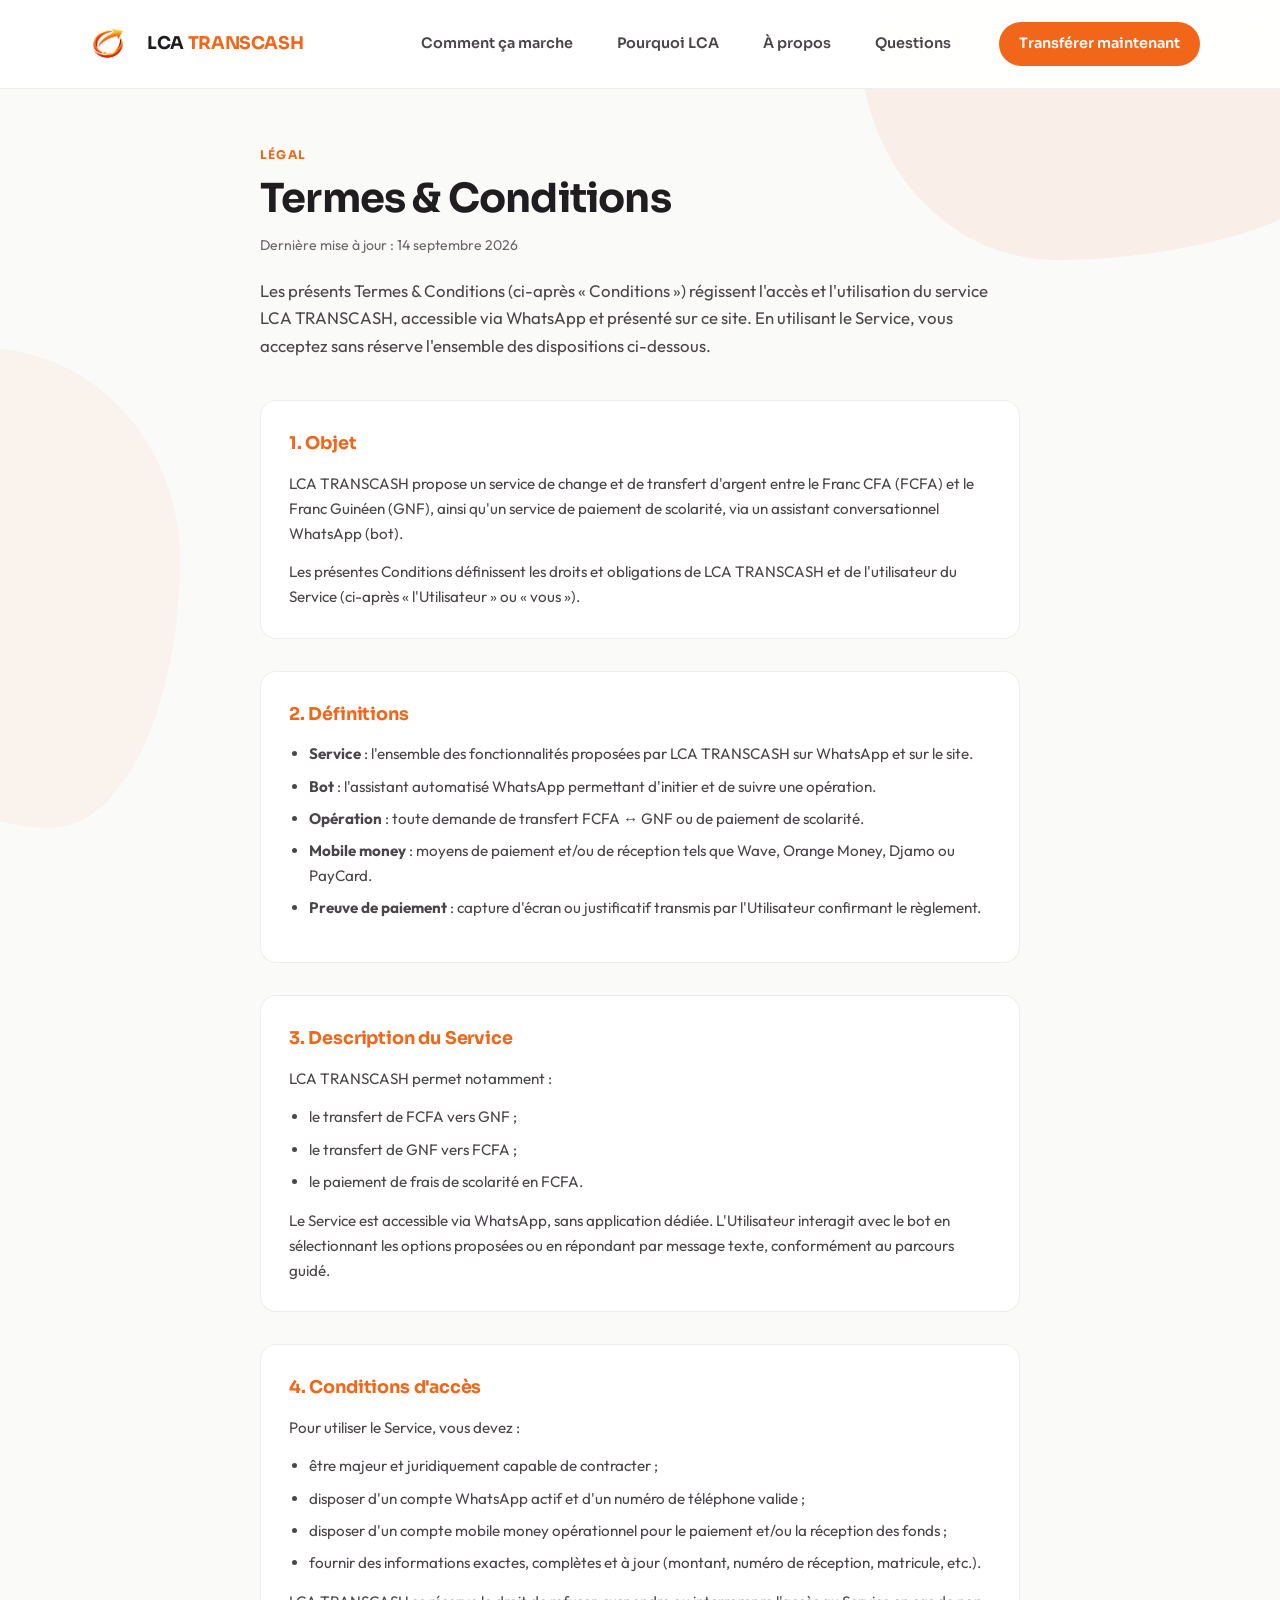
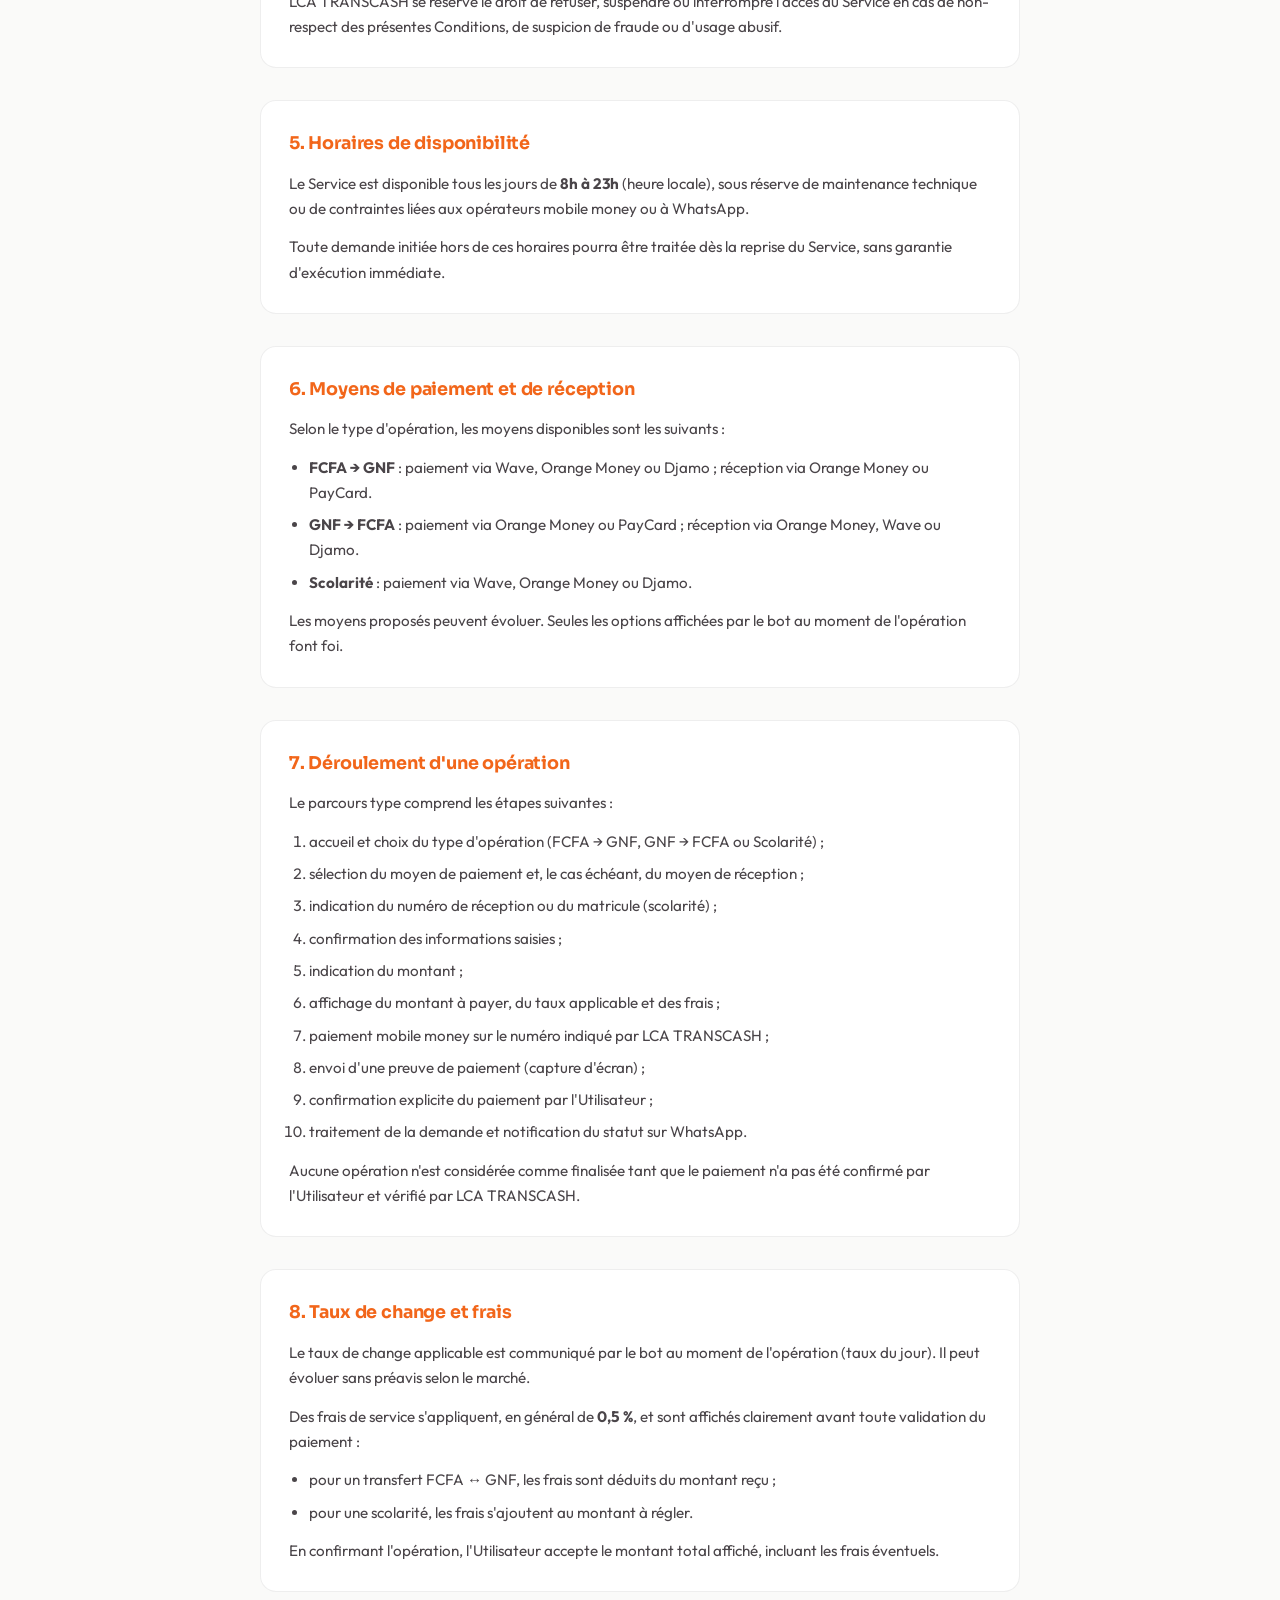
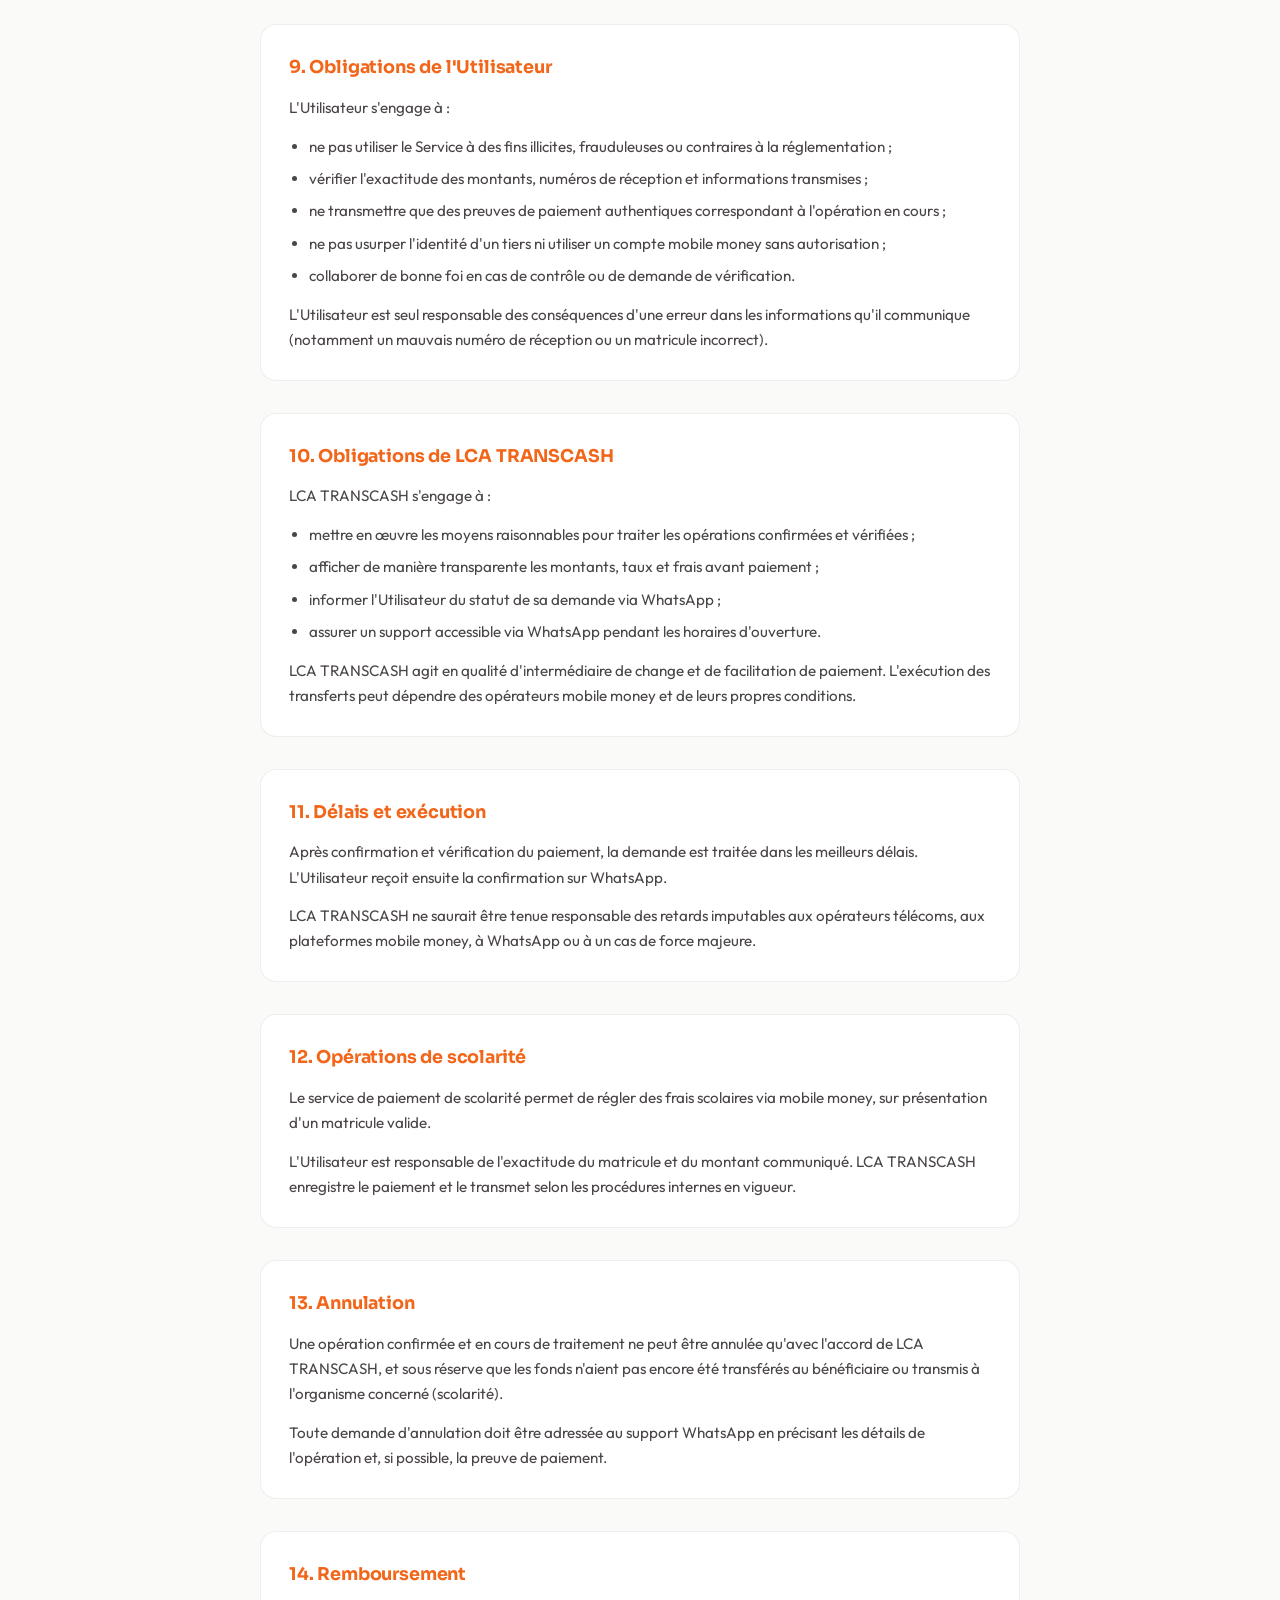
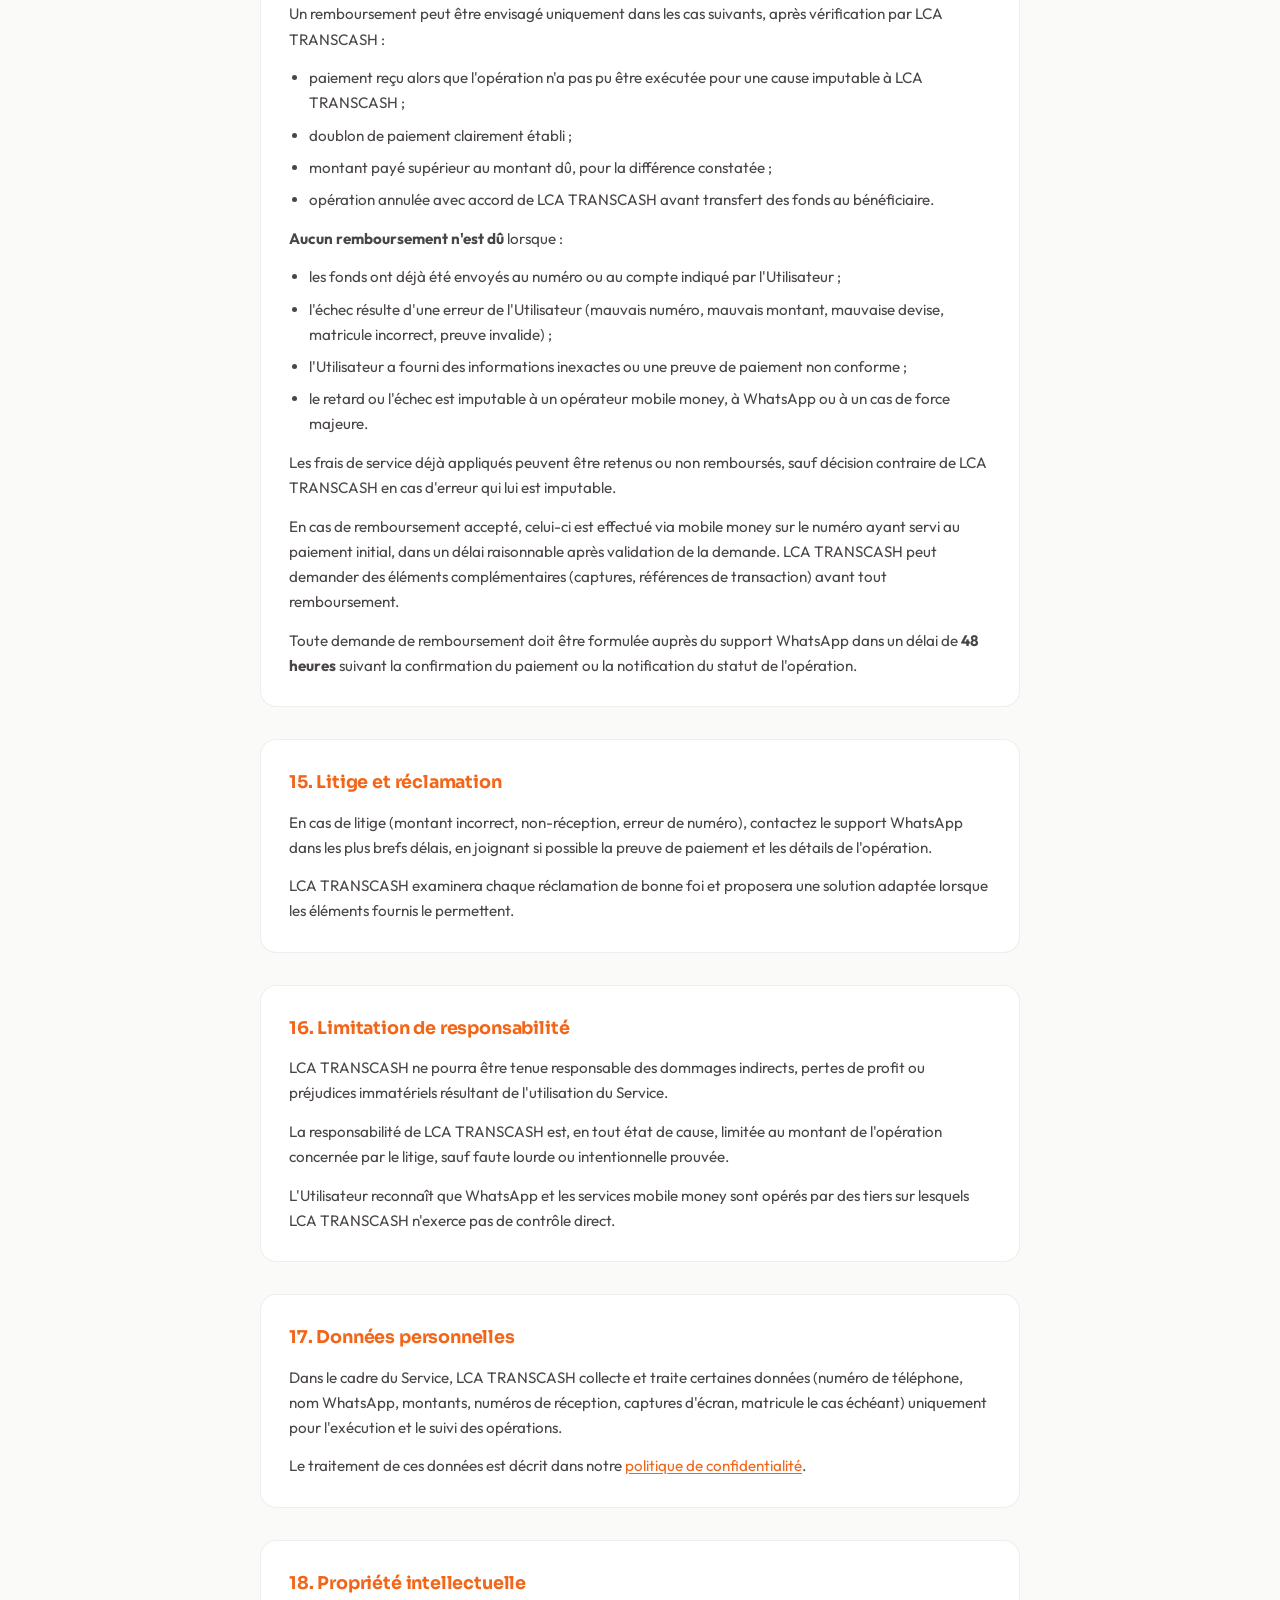
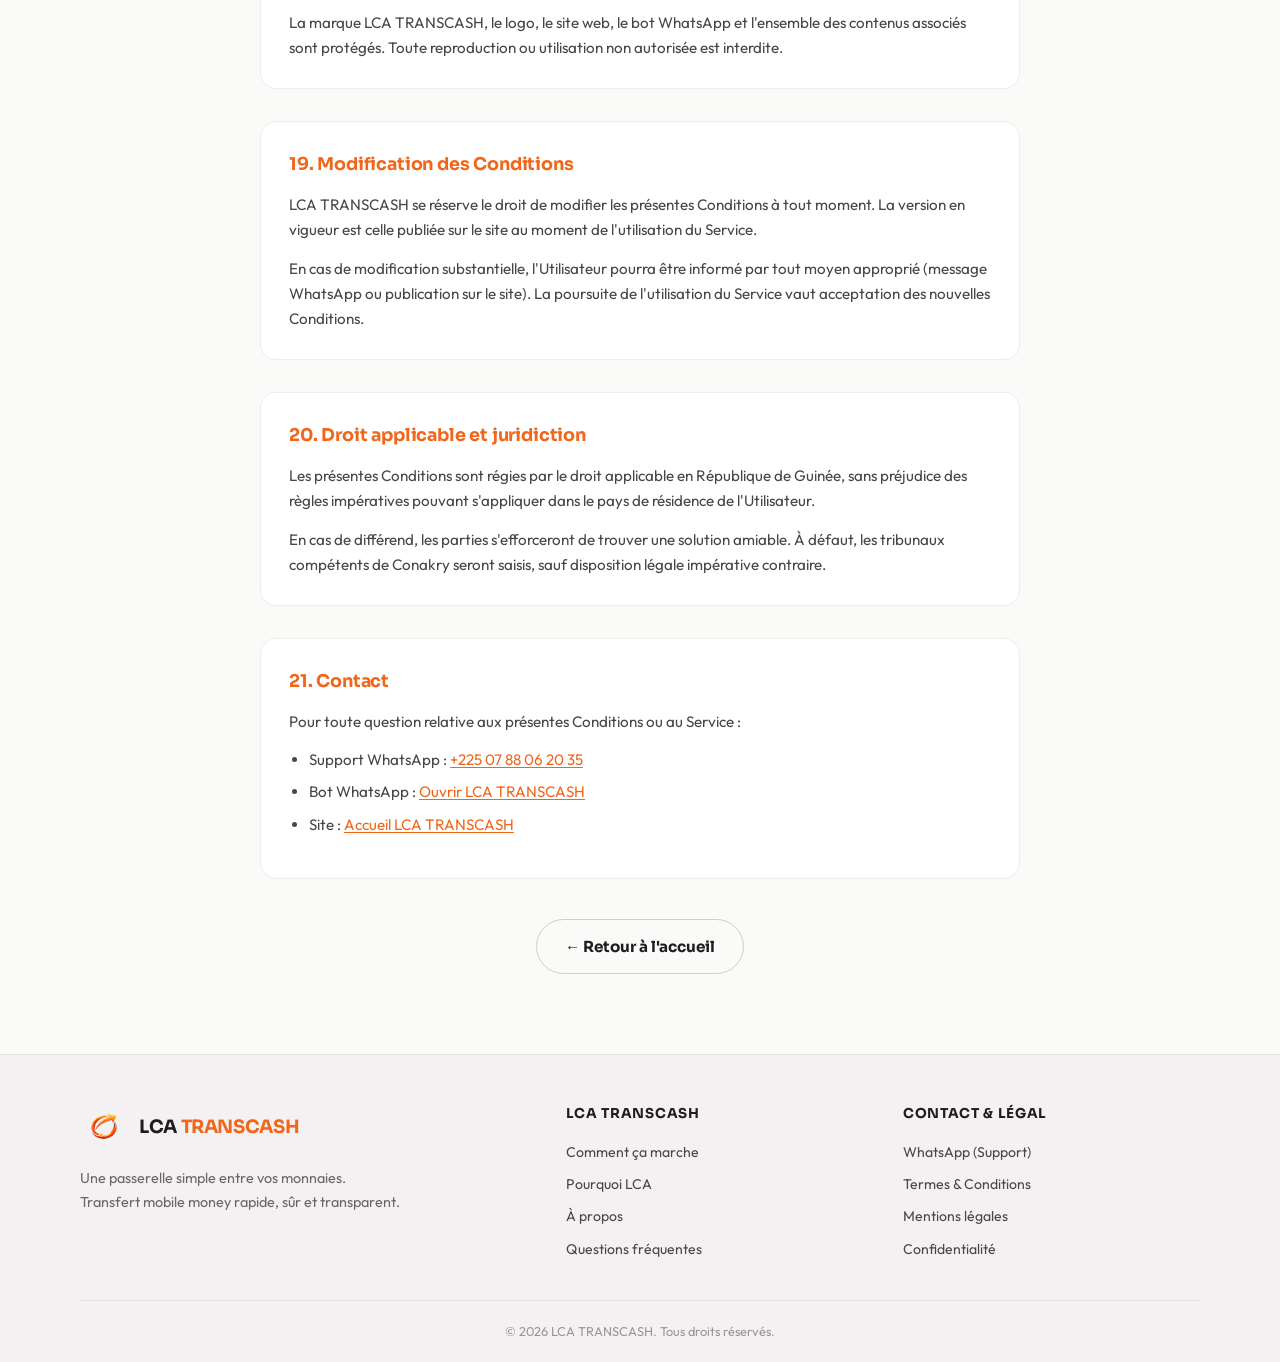
==== commit 520df45d: "cgu aj" ====
--- a/cgu.html
+++ b/cgu.html
@@ -4,8 +4,8 @@
   <meta charset="UTF-8">
   <meta name="viewport" content="width=device-width, initial-scale=1.0">
   <meta name="color-scheme" content="light dark">
-  <meta name="description" content="Conditions Générales d'Utilisation de LCA TRANSCASH — service de transfert mobile money FCFA / GNF sur WhatsApp.">
-  <title>CGU — LCA TRANSCASH</title>
+  <meta name="description" content="Termes et Conditions d'utilisation de LCA TRANSCASH — change et transfert mobile money FCFA / GNF sur WhatsApp.">
+  <title>Termes & Conditions — LCA TRANSCASH</title>
   <link rel="preconnect" href="https://fonts.googleapis.com">
   <link rel="preconnect" href="https://fonts.gstatic.com" crossorigin>
   <link href="https://fonts.googleapis.com/css2?family=Sora:wght@400;600;700;800&family=Outfit:wght@300;400;500;600&display=swap" rel="stylesheet">
@@ -54,12 +54,12 @@
     <div class="container legal-page__inner">
       <header class="legal-page__head">
         <p class="section__eyebrow">Légal</p>
-        <h1>Conditions Générales d'Utilisation</h1>
-        <p class="legal-page__meta">Dernière mise à jour : 11 septembre 2026</p>
+        <h1>Termes & Conditions</h1>
+        <p class="legal-page__meta">Dernière mise à jour : 14 septembre 2026</p>
         <p class="legal-page__intro">
-          Les présentes Conditions Générales d'Utilisation (ci-après « CGU ») régissent l'accès et l'utilisation
-          du service LCA TRANSCASH, accessible via WhatsApp. En utilisant notre service, vous acceptez
-          sans réserve l'ensemble des dispositions ci-dessous.
+          Les présents Termes & Conditions (ci-après « Conditions ») régissent l'accès et l'utilisation
+          du service LCA TRANSCASH, accessible via WhatsApp et présenté sur ce site.
+          En utilisant le Service, vous acceptez sans réserve l'ensemble des dispositions ci-dessous.
         </p>
       </header>
 
@@ -68,28 +68,28 @@
           <h2>1. Objet</h2>
           <p>
             LCA TRANSCASH propose un service de change et de transfert d'argent entre le Franc CFA (FCFA)
-            et le Franc Guinéen (GNF), ainsi qu'un service de paiement de scolarité, le tout via une
-            interface conversationnelle WhatsApp (bot).
-          </p>
-          <p>
-            Les CGU définissent les droits et obligations respectifs de LCA TRANSCASH et de l'utilisateur
-            du service (ci-après « l'Utilisateur » ou « vous »).
+            et le Franc Guinéen (GNF), ainsi qu'un service de paiement de scolarité, via un assistant
+            conversationnel WhatsApp (bot).
+          </p>
+          <p>
+            Les présentes Conditions définissent les droits et obligations de LCA TRANSCASH et de
+            l'utilisateur du Service (ci-après « l'Utilisateur » ou « vous »).
           </p>
         </section>
 
         <section class="legal-doc__section">
           <h2>2. Définitions</h2>
           <ul>
-            <li><strong>Service</strong> : l'ensemble des fonctionnalités proposées par LCA TRANSCASH sur WhatsApp.</li>
+            <li><strong>Service</strong> : l'ensemble des fonctionnalités proposées par LCA TRANSCASH sur WhatsApp et sur le site.</li>
             <li><strong>Bot</strong> : l'assistant automatisé WhatsApp permettant d'initier et de suivre une opération.</li>
             <li><strong>Opération</strong> : toute demande de transfert FCFA ↔ GNF ou de paiement de scolarité.</li>
-            <li><strong>Mobile money</strong> : moyens de paiement et de réception tels que Wave, Orange Money, Djamo ou PayCard.</li>
+            <li><strong>Mobile money</strong> : moyens de paiement et/ou de réception tels que Wave, Orange Money, Djamo ou PayCard.</li>
             <li><strong>Preuve de paiement</strong> : capture d'écran ou justificatif transmis par l'Utilisateur confirmant le règlement.</li>
           </ul>
         </section>
 
         <section class="legal-doc__section">
-          <h2>3. Description du service</h2>
+          <h2>3. Description du Service</h2>
           <p>LCA TRANSCASH permet notamment :</p>
           <ul>
             <li>le transfert de FCFA vers GNF ;</li>
@@ -98,8 +98,8 @@
           </ul>
           <p>
             Le Service est accessible via WhatsApp, sans application dédiée. L'Utilisateur interagit
-            avec le bot en sélectionnant des options proposées ou en répondant par message texte,
-            conformément au parcours guidé du bot.
+            avec le bot en sélectionnant les options proposées ou en répondant par message texte,
+            conformément au parcours guidé.
           </p>
         </section>
 
@@ -113,8 +113,8 @@
             <li>fournir des informations exactes, complètes et à jour (montant, numéro de réception, matricule, etc.).</li>
           </ul>
           <p>
-            LCA TRANSCASH se réserve le droit de refuser ou de suspendre l'accès au Service en cas
-            de non-respect des présentes CGU, de suspicion de fraude ou d'utilisation abusive.
+            LCA TRANSCASH se réserve le droit de refuser, suspendre ou interrompre l'accès au Service
+            en cas de non-respect des présentes Conditions, de suspicion de fraude ou d'usage abusif.
           </p>
         </section>
 
@@ -122,90 +122,107 @@
           <h2>5. Horaires de disponibilité</h2>
           <p>
             Le Service est disponible tous les jours de <strong>8h à 23h</strong> (heure locale),
-            sous réserve de maintenance technique ou de contraintes liées aux opérateurs de mobile money
+            sous réserve de maintenance technique ou de contraintes liées aux opérateurs mobile money
             ou à WhatsApp.
           </p>
           <p>
-            Toute demande initiée en dehors de ces horaires pourra être traitée dès la reprise
-            du Service, sans garantie d'exécution immédiate.
-          </p>
-        </section>
-
-        <section class="legal-doc__section">
-          <h2>6. Déroulement d'une opération</h2>
-          <p>Le parcours type d'une opération comprend les étapes suivantes :</p>
+            Toute demande initiée hors de ces horaires pourra être traitée dès la reprise du Service,
+            sans garantie d'exécution immédiate.
+          </p>
+        </section>
+
+        <section class="legal-doc__section">
+          <h2>6. Moyens de paiement et de réception</h2>
+          <p>Selon le type d'opération, les moyens disponibles sont les suivants :</p>
+          <ul>
+            <li><strong>FCFA → GNF</strong> : paiement via Wave, Orange Money ou Djamo ; réception via Orange Money ou PayCard.</li>
+            <li><strong>GNF → FCFA</strong> : paiement via Orange Money ou PayCard ; réception via Orange Money, Wave ou Djamo.</li>
+            <li><strong>Scolarité</strong> : paiement via Wave, Orange Money ou Djamo.</li>
+          </ul>
+          <p>
+            Les moyens proposés peuvent évoluer. Seules les options affichées par le bot
+            au moment de l'opération font foi.
+          </p>
+        </section>
+
+        <section class="legal-doc__section">
+          <h2>7. Déroulement d'une opération</h2>
+          <p>Le parcours type comprend les étapes suivantes :</p>
           <ol>
             <li>accueil et choix du type d'opération (FCFA → GNF, GNF → FCFA ou Scolarité) ;</li>
             <li>sélection du moyen de paiement et, le cas échéant, du moyen de réception ;</li>
             <li>indication du numéro de réception ou du matricule (scolarité) ;</li>
             <li>confirmation des informations saisies ;</li>
-            <li>indication du montant à envoyer ;</li>
-            <li>affichage du montant à payer, du taux applicable et des frais le cas échéant ;</li>
-            <li>effectuation du paiement mobile money sur le numéro indiqué par LCA TRANSCASH ;</li>
+            <li>indication du montant ;</li>
+            <li>affichage du montant à payer, du taux applicable et des frais ;</li>
+            <li>paiement mobile money sur le numéro indiqué par LCA TRANSCASH ;</li>
             <li>envoi d'une preuve de paiement (capture d'écran) ;</li>
             <li>confirmation explicite du paiement par l'Utilisateur ;</li>
             <li>traitement de la demande et notification du statut sur WhatsApp.</li>
           </ol>
           <p>
-            Aucune opération n'est considérée comme validée tant que le paiement n'a pas été
+            Aucune opération n'est considérée comme finalisée tant que le paiement n'a pas été
             confirmé par l'Utilisateur et vérifié par LCA TRANSCASH.
           </p>
         </section>
 
         <section class="legal-doc__section">
-          <h2>7. Taux de change et frais</h2>
+          <h2>8. Taux de change et frais</h2>
           <p>
             Le taux de change applicable est communiqué par le bot au moment de l'opération
-            (taux du jour). Il peut évoluer sans préavis en fonction du marché.
-          </p>
-          <p>
-            Des frais de service peuvent s'appliquer. Ils sont affichés clairement avant toute
-            validation du paiement. En confirmant l'opération, l'Utilisateur accepte le montant total
-            à payer, incluant les frais éventuels.
-          </p>
-          <p>
-            Pour les opérations de scolarité, le montant total peut inclure les frais de service
-            en sus du montant de scolarité proprement dit, conformément à l'affichage du bot.
-          </p>
-        </section>
-
-        <section class="legal-doc__section">
-          <h2>8. Obligations de l'Utilisateur</h2>
+            (taux du jour). Il peut évoluer sans préavis selon le marché.
+          </p>
+          <p>
+            Des frais de service s'appliquent, en général de <strong>0,5 %</strong>, et sont
+            affichés clairement avant toute validation du paiement :
+          </p>
+          <ul>
+            <li>pour un transfert FCFA ↔ GNF, les frais sont déduits du montant reçu ;</li>
+            <li>pour une scolarité, les frais s'ajoutent au montant à régler.</li>
+          </ul>
+          <p>
+            En confirmant l'opération, l'Utilisateur accepte le montant total affiché,
+            incluant les frais éventuels.
+          </p>
+        </section>
+
+        <section class="legal-doc__section">
+          <h2>9. Obligations de l'Utilisateur</h2>
           <p>L'Utilisateur s'engage à :</p>
           <ul>
             <li>ne pas utiliser le Service à des fins illicites, frauduleuses ou contraires à la réglementation ;</li>
             <li>vérifier l'exactitude des montants, numéros de réception et informations transmises ;</li>
-            <li>ne transmettre que des preuves de paiement authentiques et correspondant à l'opération en cours ;</li>
-            <li>ne pas usurper l'identité d'un tiers ni utiliser un compte mobile money qui ne lui appartient pas sans autorisation ;</li>
+            <li>ne transmettre que des preuves de paiement authentiques correspondant à l'opération en cours ;</li>
+            <li>ne pas usurper l'identité d'un tiers ni utiliser un compte mobile money sans autorisation ;</li>
             <li>collaborer de bonne foi en cas de contrôle ou de demande de vérification.</li>
           </ul>
           <p>
             L'Utilisateur est seul responsable des conséquences d'une erreur dans les informations
-            qu'il communique (notamment un mauvais numéro de réception).
-          </p>
-        </section>
-
-        <section class="legal-doc__section">
-          <h2>9. Obligations de LCA TRANSCASH</h2>
+            qu'il communique (notamment un mauvais numéro de réception ou un matricule incorrect).
+          </p>
+        </section>
+
+        <section class="legal-doc__section">
+          <h2>10. Obligations de LCA TRANSCASH</h2>
           <p>LCA TRANSCASH s'engage à :</p>
           <ul>
-            <li>mettre en œuvre les moyens raisonnables pour traiter les opérations confirmées ;</li>
+            <li>mettre en œuvre les moyens raisonnables pour traiter les opérations confirmées et vérifiées ;</li>
             <li>afficher de manière transparente les montants, taux et frais avant paiement ;</li>
             <li>informer l'Utilisateur du statut de sa demande via WhatsApp ;</li>
             <li>assurer un support accessible via WhatsApp pendant les horaires d'ouverture.</li>
           </ul>
           <p>
             LCA TRANSCASH agit en qualité d'intermédiaire de change et de facilitation de paiement.
-            L'exécution des transferts peut dépendre des opérateurs de mobile money et de leurs
+            L'exécution des transferts peut dépendre des opérateurs mobile money et de leurs
             propres conditions.
           </p>
         </section>
 
         <section class="legal-doc__section">
-          <h2>10. Délais et exécution</h2>
-          <p>
-            Sous réserve de la vérification du paiement et de la disponibilité des réseaux,
-            les opérations sont traitées dans les meilleurs délais après confirmation.
+          <h2>11. Délais et exécution</h2>
+          <p>
+            Après confirmation et vérification du paiement, la demande est traitée dans les meilleurs
+            délais. L'Utilisateur reçoit ensuite la confirmation sur WhatsApp.
           </p>
           <p>
             LCA TRANSCASH ne saurait être tenue responsable des retards imputables aux opérateurs
@@ -214,29 +231,74 @@
         </section>
 
         <section class="legal-doc__section">
-          <h2>11. Opérations de scolarité</h2>
-          <p>
-            Le service de paiement de scolarité permet à l'Utilisateur de régler des frais
-            scolaires via mobile money, sur présentation d'un matricule valide.
+          <h2>12. Opérations de scolarité</h2>
+          <p>
+            Le service de paiement de scolarité permet de régler des frais scolaires via mobile money,
+            sur présentation d'un matricule valide.
           </p>
           <p>
             L'Utilisateur est responsable de l'exactitude du matricule et du montant communiqué.
-            LCA TRANSCASH procède à l'enregistrement du paiement et à sa transmission à l'organisme
-            concerné selon les procédures internes en vigueur.
-          </p>
-        </section>
-
-        <section class="legal-doc__section">
-          <h2>12. Annulation, litige et réclamation</h2>
+            LCA TRANSCASH enregistre le paiement et le transmet selon les procédures internes en vigueur.
+          </p>
+        </section>
+
+        <section class="legal-doc__section">
+          <h2>13. Annulation</h2>
           <p>
             Une opération confirmée et en cours de traitement ne peut être annulée qu'avec
-            l'accord de LCA TRANSCASH et sous réserve que les fonds n'aient pas encore été
-            transférés au bénéficiaire.
-          </p>
-          <p>
-            En cas de litige (montant incorrect, non-réception, erreur de numéro), l'Utilisateur
-            doit contacter le support WhatsApp dans les plus brefs délais, en joignant si possible
-            la preuve de paiement et les détails de l'opération.
+            l'accord de LCA TRANSCASH, et sous réserve que les fonds n'aient pas encore été
+            transférés au bénéficiaire ou transmis à l'organisme concerné (scolarité).
+          </p>
+          <p>
+            Toute demande d'annulation doit être adressée au support WhatsApp en précisant
+            les détails de l'opération et, si possible, la preuve de paiement.
+          </p>
+        </section>
+
+        <section class="legal-doc__section">
+          <h2>14. Remboursement</h2>
+          <p>
+            Un remboursement peut être envisagé uniquement dans les cas suivants, après vérification
+            par LCA TRANSCASH :
+          </p>
+          <ul>
+            <li>paiement reçu alors que l'opération n'a pas pu être exécutée pour une cause imputable à LCA TRANSCASH ;</li>
+            <li>doublon de paiement clairement établi ;</li>
+            <li>montant payé supérieur au montant dû, pour la différence constatée ;</li>
+            <li>opération annulée avec accord de LCA TRANSCASH avant transfert des fonds au bénéficiaire.</li>
+          </ul>
+          <p>
+            <strong>Aucun remboursement n'est dû</strong> lorsque :
+          </p>
+          <ul>
+            <li>les fonds ont déjà été envoyés au numéro ou au compte indiqué par l'Utilisateur ;</li>
+            <li>l'échec résulte d'une erreur de l'Utilisateur (mauvais numéro, mauvais montant, mauvaise devise, matricule incorrect, preuve invalide) ;</li>
+            <li>l'Utilisateur a fourni des informations inexactes ou une preuve de paiement non conforme ;</li>
+            <li>le retard ou l'échec est imputable à un opérateur mobile money, à WhatsApp ou à un cas de force majeure.</li>
+          </ul>
+          <p>
+            Les frais de service déjà appliqués peuvent être retenus ou non remboursés, sauf décision
+            contraire de LCA TRANSCASH en cas d'erreur qui lui est imputable.
+          </p>
+          <p>
+            En cas de remboursement accepté, celui-ci est effectué via mobile money sur le numéro
+            ayant servi au paiement initial, dans un délai raisonnable après validation de la demande.
+            LCA TRANSCASH peut demander des éléments complémentaires (captures, références de transaction)
+            avant tout remboursement.
+          </p>
+          <p>
+            Toute demande de remboursement doit être formulée auprès du support WhatsApp
+            dans un délai de <strong>48 heures</strong> suivant la confirmation du paiement
+            ou la notification du statut de l'opération.
+          </p>
+        </section>
+
+        <section class="legal-doc__section">
+          <h2>15. Litige et réclamation</h2>
+          <p>
+            En cas de litige (montant incorrect, non-réception, erreur de numéro), contactez
+            le support WhatsApp dans les plus brefs délais, en joignant si possible la preuve
+            de paiement et les détails de l'opération.
           </p>
           <p>
             LCA TRANSCASH examinera chaque réclamation de bonne foi et proposera une solution
@@ -245,7 +307,7 @@
         </section>
 
         <section class="legal-doc__section">
-          <h2>13. Limitation de responsabilité</h2>
+          <h2>16. Limitation de responsabilité</h2>
           <p>
             LCA TRANSCASH ne pourra être tenue responsable des dommages indirects, pertes de profit
             ou préjudices immatériels résultant de l'utilisation du Service.
@@ -255,13 +317,13 @@
             de l'opération concernée par le litige, sauf faute lourde ou intentionnelle prouvée.
           </p>
           <p>
-            L'Utilisateur reconnaît que les services mobile money et WhatsApp sont opérés par
+            L'Utilisateur reconnaît que WhatsApp et les services mobile money sont opérés par
             des tiers sur lesquels LCA TRANSCASH n'exerce pas de contrôle direct.
           </p>
         </section>
 
         <section class="legal-doc__section">
-          <h2>14. Données personnelles</h2>
+          <h2>17. Données personnelles</h2>
           <p>
             Dans le cadre du Service, LCA TRANSCASH collecte et traite certaines données
             (numéro de téléphone, nom WhatsApp, montants, numéros de réception, captures d'écran,
@@ -270,13 +332,11 @@
           <p>
             Le traitement de ces données est décrit dans notre
             <a href="confidentialite.html">politique de confidentialité</a>.
-            L'Utilisateur dispose de droits d'accès, de rectification et de suppression conformément
-            à la réglementation applicable.
-          </p>
-        </section>
-
-        <section class="legal-doc__section">
-          <h2>15. Propriété intellectuelle</h2>
+          </p>
+        </section>
+
+        <section class="legal-doc__section">
+          <h2>18. Propriété intellectuelle</h2>
           <p>
             La marque LCA TRANSCASH, le logo, le site web, le bot WhatsApp et l'ensemble des contenus
             associés sont protégés. Toute reproduction ou utilisation non autorisée est interdite.
@@ -284,40 +344,44 @@
         </section>
 
         <section class="legal-doc__section">
-          <h2>16. Modification des CGU</h2>
-          <p>
-            LCA TRANSCASH se réserve le droit de modifier les présentes CGU à tout moment.
+          <h2>19. Modification des Conditions</h2>
+          <p>
+            LCA TRANSCASH se réserve le droit de modifier les présentes Conditions à tout moment.
             La version en vigueur est celle publiée sur le site au moment de l'utilisation du Service.
           </p>
           <p>
-            En cas de modification substantielle, l'Utilisateur sera informé par tout moyen approprié
-            (message WhatsApp, publication sur le site). La poursuite de l'utilisation du Service
-            vaut acceptation des nouvelles CGU.
-          </p>
-        </section>
-
-        <section class="legal-doc__section">
-          <h2>17. Droit applicable et juridiction</h2>
-          <p>
-            Les présentes CGU sont régies par le droit applicable en République de Guinée,
-            sans prejudice des règles impératives pouvant s'appliquer dans le pays de résidence
+            En cas de modification substantielle, l'Utilisateur pourra être informé par tout moyen
+            approprié (message WhatsApp ou publication sur le site). La poursuite de l'utilisation
+            du Service vaut acceptation des nouvelles Conditions.
+          </p>
+        </section>
+
+        <section class="legal-doc__section">
+          <h2>20. Droit applicable et juridiction</h2>
+          <p>
+            Les présentes Conditions sont régies par le droit applicable en République de Guinée,
+            sans préjudice des règles impératives pouvant s'appliquer dans le pays de résidence
             de l'Utilisateur.
           </p>
           <p>
             En cas de différend, les parties s'efforceront de trouver une solution amiable.
-            À défaut, les tribunaux compétents de Conakry seront seuls compétents,
-            sauf disposition légale impérative contraire.
-          </p>
-        </section>
-
-        <section class="legal-doc__section">
-          <h2>18. Contact</h2>
-          <p>
-            Pour toute question relative aux présentes CGU ou au Service, vous pouvez nous contacter :
-          </p>
-          <ul>
-            <li>WhatsApp : <a href="https://wa.me/2250788062035?text=Bonjour%20LCA" data-wa-support target="_blank" rel="noopener noreferrer"><span data-wa-support-display-full>+225 07 88 06 20 35</span></a></li>
-            <li>Site : <a href="index.html">lcatranscash.com</a></li>
+            À défaut, les tribunaux compétents de Conakry seront saisis, sauf disposition
+            légale impérative contraire.
+          </p>
+        </section>
+
+        <section class="legal-doc__section">
+          <h2>21. Contact</h2>
+          <p>Pour toute question relative aux présentes Conditions ou au Service :</p>
+          <ul>
+            <li>
+              Support WhatsApp :
+              <a href="https://wa.me/2250788062035?text=Bonjour%20LCA" data-wa-support target="_blank" rel="noopener noreferrer">
+                <span data-wa-support-display-full>+225 07 88 06 20 35</span>
+              </a>
+            </li>
+            <li>Bot WhatsApp : <a href="https://wa.me/2250715877715?text=Bonjour%20LCA" data-wa-bot target="_blank" rel="noopener noreferrer">Ouvrir LCA TRANSCASH</a></li>
+            <li>Site : <a href="index.html">Accueil LCA TRANSCASH</a></li>
           </ul>
         </section>
       </article>
@@ -350,7 +414,7 @@
         <h4>Contact & Légal</h4>
         <nav aria-label="Liens contact">
           <a href="https://wa.me/2250788062035?text=Bonjour%20LCA" data-wa-support target="_blank" rel="noopener noreferrer">WhatsApp (Support)</a>
-          <a href="cgu.html" aria-current="page">CGU</a>
+          <a href="cgu.html" aria-current="page">Termes & Conditions</a>
           <a href="mentions-legales.html">Mentions légales</a>
           <a href="confidentialite.html">Confidentialité</a>
         </nav>
--- a/css/light.css
+++ b/css/light.css
@@ -581,7 +581,7 @@
   height: 36px;
   border-radius: 50%;
   overflow: hidden;
-  background: #fff;
+  background: #1F1D20;
   flex-shrink: 0;
 }
 
@@ -590,7 +590,7 @@
   height: 100%;
   object-fit: cover;
   object-position: center;
-  transform: scale(1.35);
+  transform: scale(1.15);
   display: block;
 }
 
--- a/css/styles.css
+++ b/css/styles.css
@@ -602,16 +602,17 @@
   height: 36px;
   border-radius: 50%;
   overflow: hidden;
-  background: var(--black-anthracite);
+  background: #1F1D20;
   flex-shrink: 0;
 }
 
 .wa-chat__avatar {
   width: 100%;
   height: 100%;
-  object-fit: contain;
+  object-fit: cover;
   object-position: center;
   display: block;
+  transform: scale(1.15);
 }
 
 .wa-chat__info {
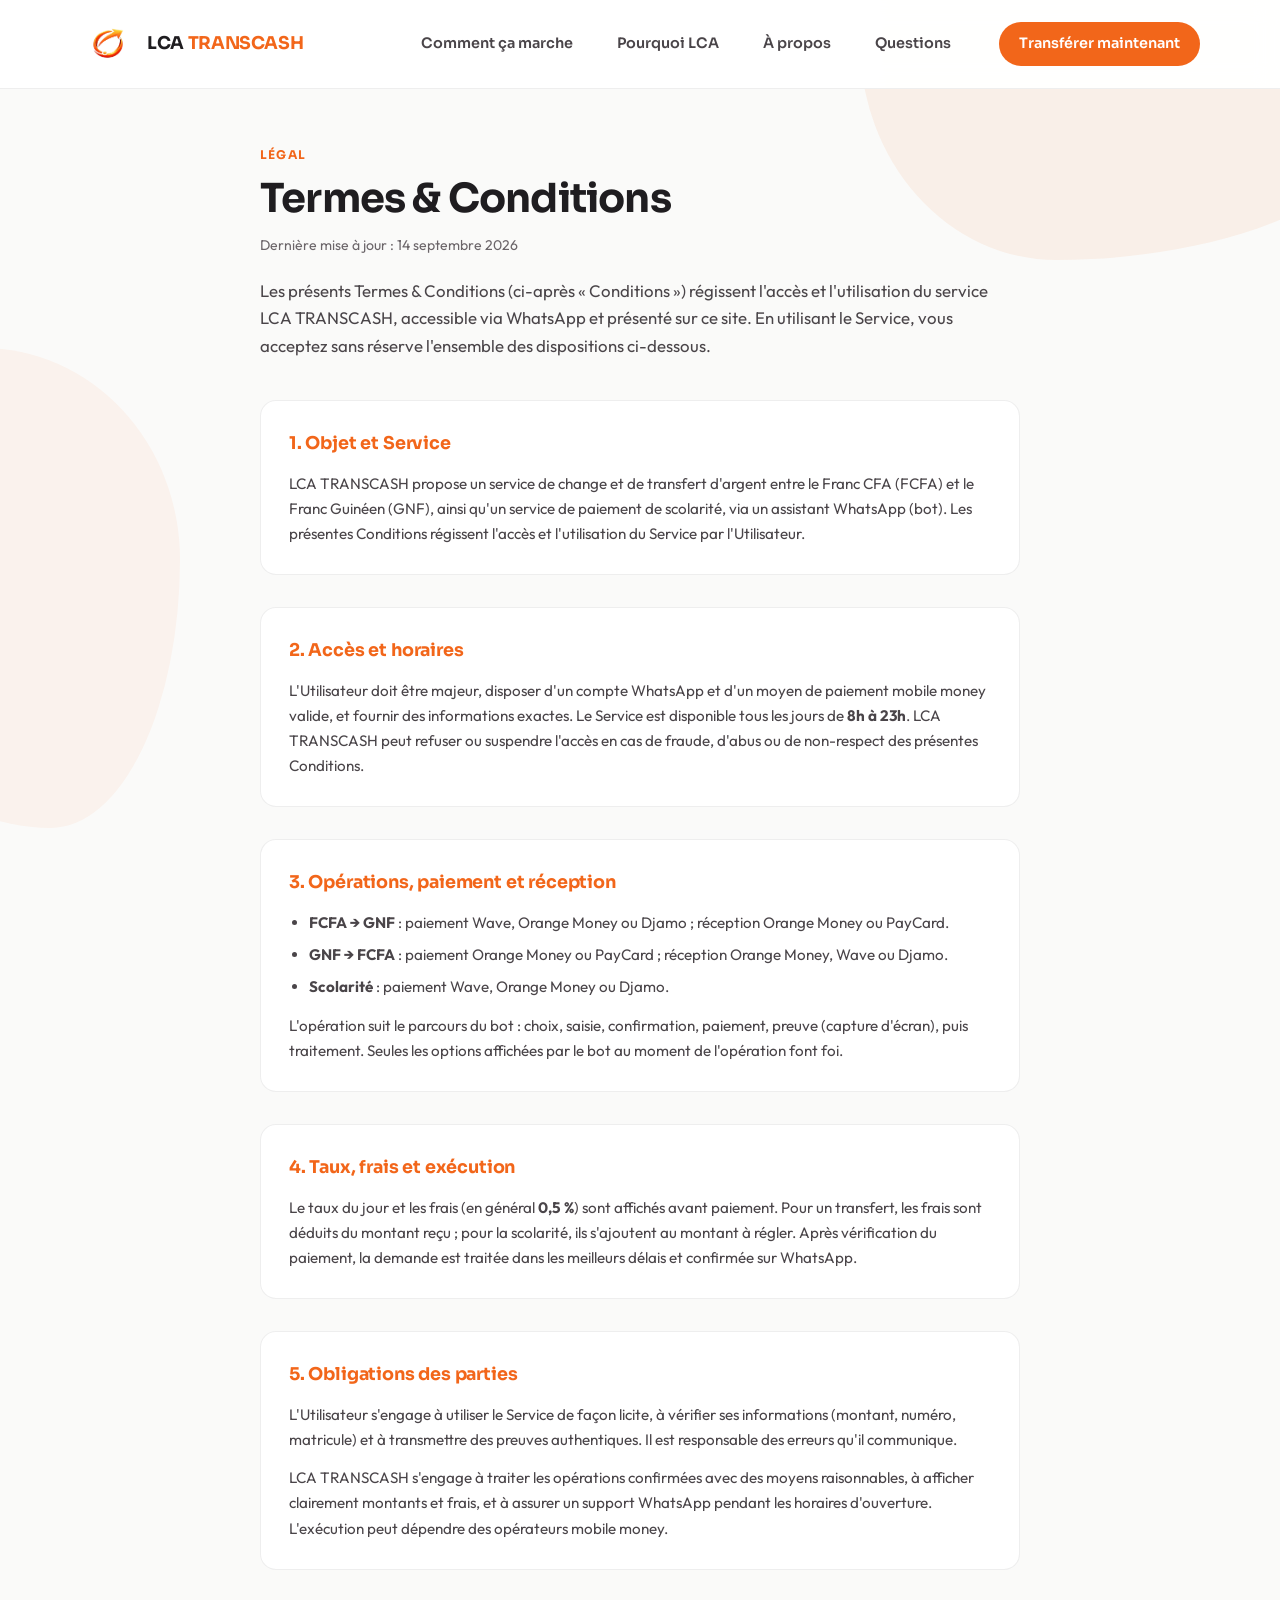
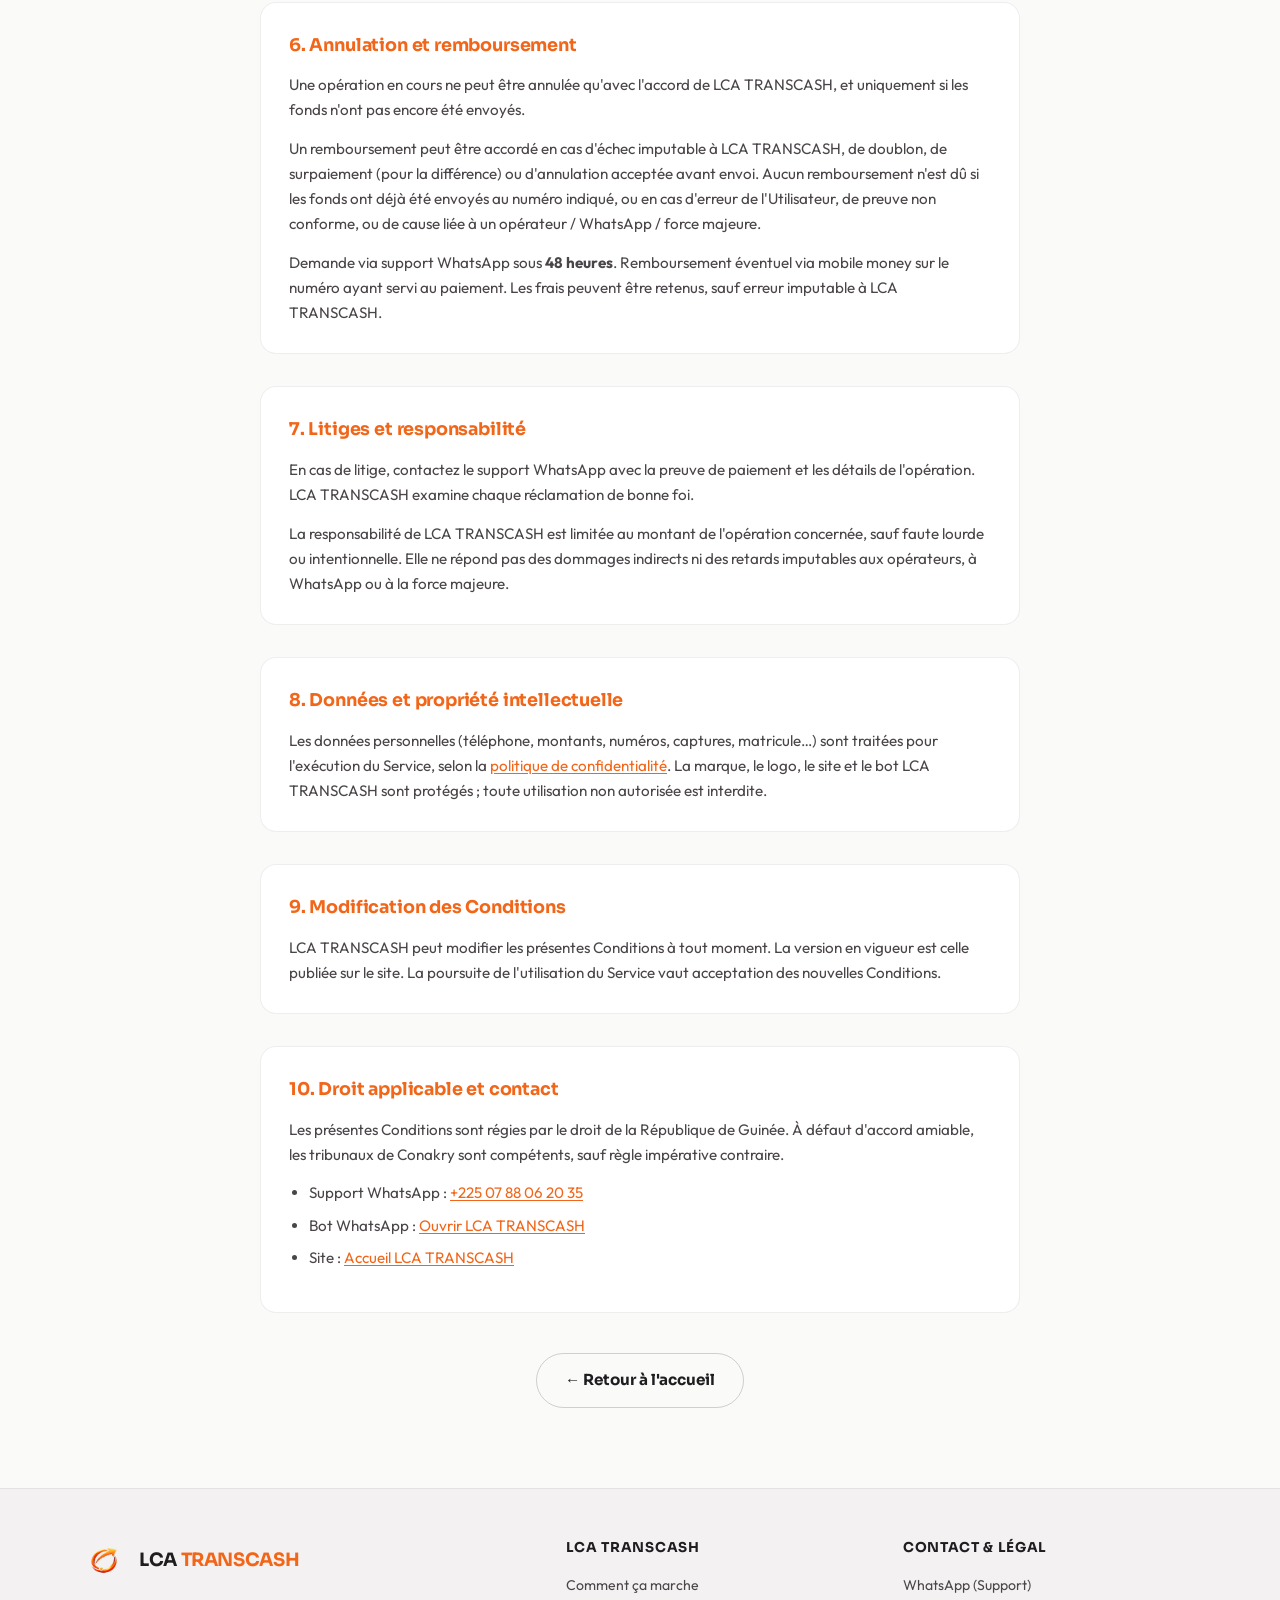
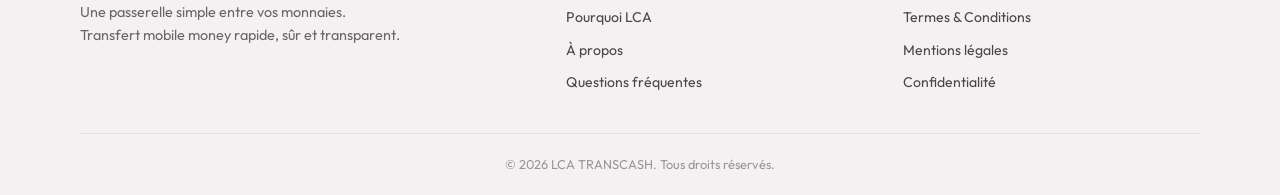
==== commit af3c6fb7: "cgu2" ====
--- a/cgu.html
+++ b/cgu.html
@@ -65,314 +65,122 @@
 
       <article class="legal-doc">
         <section class="legal-doc__section">
-          <h2>1. Objet</h2>
+          <h2>1. Objet et Service</h2>
           <p>
             LCA TRANSCASH propose un service de change et de transfert d'argent entre le Franc CFA (FCFA)
             et le Franc Guinéen (GNF), ainsi qu'un service de paiement de scolarité, via un assistant
-            conversationnel WhatsApp (bot).
-          </p>
-          <p>
-            Les présentes Conditions définissent les droits et obligations de LCA TRANSCASH et de
-            l'utilisateur du Service (ci-après « l'Utilisateur » ou « vous »).
-          </p>
-        </section>
-
-        <section class="legal-doc__section">
-          <h2>2. Définitions</h2>
+            WhatsApp (bot). Les présentes Conditions régissent l'accès et l'utilisation du Service
+            par l'Utilisateur.
+          </p>
+        </section>
+
+        <section class="legal-doc__section">
+          <h2>2. Accès et horaires</h2>
+          <p>
+            L'Utilisateur doit être majeur, disposer d'un compte WhatsApp et d'un moyen de paiement
+            mobile money valide, et fournir des informations exactes. Le Service est disponible
+            tous les jours de <strong>8h à 23h</strong>. LCA TRANSCASH peut refuser ou suspendre
+            l'accès en cas de fraude, d'abus ou de non-respect des présentes Conditions.
+          </p>
+        </section>
+
+        <section class="legal-doc__section">
+          <h2>3. Opérations, paiement et réception</h2>
           <ul>
-            <li><strong>Service</strong> : l'ensemble des fonctionnalités proposées par LCA TRANSCASH sur WhatsApp et sur le site.</li>
-            <li><strong>Bot</strong> : l'assistant automatisé WhatsApp permettant d'initier et de suivre une opération.</li>
-            <li><strong>Opération</strong> : toute demande de transfert FCFA ↔ GNF ou de paiement de scolarité.</li>
-            <li><strong>Mobile money</strong> : moyens de paiement et/ou de réception tels que Wave, Orange Money, Djamo ou PayCard.</li>
-            <li><strong>Preuve de paiement</strong> : capture d'écran ou justificatif transmis par l'Utilisateur confirmant le règlement.</li>
+            <li><strong>FCFA → GNF</strong> : paiement Wave, Orange Money ou Djamo ; réception Orange Money ou PayCard.</li>
+            <li><strong>GNF → FCFA</strong> : paiement Orange Money ou PayCard ; réception Orange Money, Wave ou Djamo.</li>
+            <li><strong>Scolarité</strong> : paiement Wave, Orange Money ou Djamo.</li>
           </ul>
-        </section>
-
-        <section class="legal-doc__section">
-          <h2>3. Description du Service</h2>
-          <p>LCA TRANSCASH permet notamment :</p>
-          <ul>
-            <li>le transfert de FCFA vers GNF ;</li>
-            <li>le transfert de GNF vers FCFA ;</li>
-            <li>le paiement de frais de scolarité en FCFA.</li>
-          </ul>
-          <p>
-            Le Service est accessible via WhatsApp, sans application dédiée. L'Utilisateur interagit
-            avec le bot en sélectionnant les options proposées ou en répondant par message texte,
-            conformément au parcours guidé.
-          </p>
-        </section>
-
-        <section class="legal-doc__section">
-          <h2>4. Conditions d'accès</h2>
-          <p>Pour utiliser le Service, vous devez :</p>
-          <ul>
-            <li>être majeur et juridiquement capable de contracter ;</li>
-            <li>disposer d'un compte WhatsApp actif et d'un numéro de téléphone valide ;</li>
-            <li>disposer d'un compte mobile money opérationnel pour le paiement et/ou la réception des fonds ;</li>
-            <li>fournir des informations exactes, complètes et à jour (montant, numéro de réception, matricule, etc.).</li>
-          </ul>
-          <p>
-            LCA TRANSCASH se réserve le droit de refuser, suspendre ou interrompre l'accès au Service
-            en cas de non-respect des présentes Conditions, de suspicion de fraude ou d'usage abusif.
-          </p>
-        </section>
-
-        <section class="legal-doc__section">
-          <h2>5. Horaires de disponibilité</h2>
-          <p>
-            Le Service est disponible tous les jours de <strong>8h à 23h</strong> (heure locale),
-            sous réserve de maintenance technique ou de contraintes liées aux opérateurs mobile money
-            ou à WhatsApp.
-          </p>
-          <p>
-            Toute demande initiée hors de ces horaires pourra être traitée dès la reprise du Service,
-            sans garantie d'exécution immédiate.
-          </p>
-        </section>
-
-        <section class="legal-doc__section">
-          <h2>6. Moyens de paiement et de réception</h2>
-          <p>Selon le type d'opération, les moyens disponibles sont les suivants :</p>
-          <ul>
-            <li><strong>FCFA → GNF</strong> : paiement via Wave, Orange Money ou Djamo ; réception via Orange Money ou PayCard.</li>
-            <li><strong>GNF → FCFA</strong> : paiement via Orange Money ou PayCard ; réception via Orange Money, Wave ou Djamo.</li>
-            <li><strong>Scolarité</strong> : paiement via Wave, Orange Money ou Djamo.</li>
-          </ul>
-          <p>
-            Les moyens proposés peuvent évoluer. Seules les options affichées par le bot
+          <p>
+            L'opération suit le parcours du bot : choix, saisie, confirmation, paiement,
+            preuve (capture d'écran), puis traitement. Seules les options affichées par le bot
             au moment de l'opération font foi.
           </p>
         </section>
 
         <section class="legal-doc__section">
-          <h2>7. Déroulement d'une opération</h2>
-          <p>Le parcours type comprend les étapes suivantes :</p>
-          <ol>
-            <li>accueil et choix du type d'opération (FCFA → GNF, GNF → FCFA ou Scolarité) ;</li>
-            <li>sélection du moyen de paiement et, le cas échéant, du moyen de réception ;</li>
-            <li>indication du numéro de réception ou du matricule (scolarité) ;</li>
-            <li>confirmation des informations saisies ;</li>
-            <li>indication du montant ;</li>
-            <li>affichage du montant à payer, du taux applicable et des frais ;</li>
-            <li>paiement mobile money sur le numéro indiqué par LCA TRANSCASH ;</li>
-            <li>envoi d'une preuve de paiement (capture d'écran) ;</li>
-            <li>confirmation explicite du paiement par l'Utilisateur ;</li>
-            <li>traitement de la demande et notification du statut sur WhatsApp.</li>
-          </ol>
-          <p>
-            Aucune opération n'est considérée comme finalisée tant que le paiement n'a pas été
-            confirmé par l'Utilisateur et vérifié par LCA TRANSCASH.
-          </p>
-        </section>
-
-        <section class="legal-doc__section">
-          <h2>8. Taux de change et frais</h2>
-          <p>
-            Le taux de change applicable est communiqué par le bot au moment de l'opération
-            (taux du jour). Il peut évoluer sans préavis selon le marché.
-          </p>
-          <p>
-            Des frais de service s'appliquent, en général de <strong>0,5 %</strong>, et sont
-            affichés clairement avant toute validation du paiement :
-          </p>
-          <ul>
-            <li>pour un transfert FCFA ↔ GNF, les frais sont déduits du montant reçu ;</li>
-            <li>pour une scolarité, les frais s'ajoutent au montant à régler.</li>
-          </ul>
-          <p>
-            En confirmant l'opération, l'Utilisateur accepte le montant total affiché,
-            incluant les frais éventuels.
-          </p>
-        </section>
-
-        <section class="legal-doc__section">
-          <h2>9. Obligations de l'Utilisateur</h2>
-          <p>L'Utilisateur s'engage à :</p>
-          <ul>
-            <li>ne pas utiliser le Service à des fins illicites, frauduleuses ou contraires à la réglementation ;</li>
-            <li>vérifier l'exactitude des montants, numéros de réception et informations transmises ;</li>
-            <li>ne transmettre que des preuves de paiement authentiques correspondant à l'opération en cours ;</li>
-            <li>ne pas usurper l'identité d'un tiers ni utiliser un compte mobile money sans autorisation ;</li>
-            <li>collaborer de bonne foi en cas de contrôle ou de demande de vérification.</li>
-          </ul>
-          <p>
-            L'Utilisateur est seul responsable des conséquences d'une erreur dans les informations
-            qu'il communique (notamment un mauvais numéro de réception ou un matricule incorrect).
-          </p>
-        </section>
-
-        <section class="legal-doc__section">
-          <h2>10. Obligations de LCA TRANSCASH</h2>
-          <p>LCA TRANSCASH s'engage à :</p>
-          <ul>
-            <li>mettre en œuvre les moyens raisonnables pour traiter les opérations confirmées et vérifiées ;</li>
-            <li>afficher de manière transparente les montants, taux et frais avant paiement ;</li>
-            <li>informer l'Utilisateur du statut de sa demande via WhatsApp ;</li>
-            <li>assurer un support accessible via WhatsApp pendant les horaires d'ouverture.</li>
-          </ul>
-          <p>
-            LCA TRANSCASH agit en qualité d'intermédiaire de change et de facilitation de paiement.
-            L'exécution des transferts peut dépendre des opérateurs mobile money et de leurs
-            propres conditions.
-          </p>
-        </section>
-
-        <section class="legal-doc__section">
-          <h2>11. Délais et exécution</h2>
-          <p>
-            Après confirmation et vérification du paiement, la demande est traitée dans les meilleurs
-            délais. L'Utilisateur reçoit ensuite la confirmation sur WhatsApp.
-          </p>
-          <p>
-            LCA TRANSCASH ne saurait être tenue responsable des retards imputables aux opérateurs
-            télécoms, aux plateformes mobile money, à WhatsApp ou à un cas de force majeure.
-          </p>
-        </section>
-
-        <section class="legal-doc__section">
-          <h2>12. Opérations de scolarité</h2>
-          <p>
-            Le service de paiement de scolarité permet de régler des frais scolaires via mobile money,
-            sur présentation d'un matricule valide.
-          </p>
-          <p>
-            L'Utilisateur est responsable de l'exactitude du matricule et du montant communiqué.
-            LCA TRANSCASH enregistre le paiement et le transmet selon les procédures internes en vigueur.
-          </p>
-        </section>
-
-        <section class="legal-doc__section">
-          <h2>13. Annulation</h2>
-          <p>
-            Une opération confirmée et en cours de traitement ne peut être annulée qu'avec
-            l'accord de LCA TRANSCASH, et sous réserve que les fonds n'aient pas encore été
-            transférés au bénéficiaire ou transmis à l'organisme concerné (scolarité).
-          </p>
-          <p>
-            Toute demande d'annulation doit être adressée au support WhatsApp en précisant
-            les détails de l'opération et, si possible, la preuve de paiement.
-          </p>
-        </section>
-
-        <section class="legal-doc__section">
-          <h2>14. Remboursement</h2>
-          <p>
-            Un remboursement peut être envisagé uniquement dans les cas suivants, après vérification
-            par LCA TRANSCASH :
-          </p>
-          <ul>
-            <li>paiement reçu alors que l'opération n'a pas pu être exécutée pour une cause imputable à LCA TRANSCASH ;</li>
-            <li>doublon de paiement clairement établi ;</li>
-            <li>montant payé supérieur au montant dû, pour la différence constatée ;</li>
-            <li>opération annulée avec accord de LCA TRANSCASH avant transfert des fonds au bénéficiaire.</li>
-          </ul>
-          <p>
-            <strong>Aucun remboursement n'est dû</strong> lorsque :
-          </p>
-          <ul>
-            <li>les fonds ont déjà été envoyés au numéro ou au compte indiqué par l'Utilisateur ;</li>
-            <li>l'échec résulte d'une erreur de l'Utilisateur (mauvais numéro, mauvais montant, mauvaise devise, matricule incorrect, preuve invalide) ;</li>
-            <li>l'Utilisateur a fourni des informations inexactes ou une preuve de paiement non conforme ;</li>
-            <li>le retard ou l'échec est imputable à un opérateur mobile money, à WhatsApp ou à un cas de force majeure.</li>
-          </ul>
-          <p>
-            Les frais de service déjà appliqués peuvent être retenus ou non remboursés, sauf décision
-            contraire de LCA TRANSCASH en cas d'erreur qui lui est imputable.
-          </p>
-          <p>
-            En cas de remboursement accepté, celui-ci est effectué via mobile money sur le numéro
-            ayant servi au paiement initial, dans un délai raisonnable après validation de la demande.
-            LCA TRANSCASH peut demander des éléments complémentaires (captures, références de transaction)
-            avant tout remboursement.
-          </p>
-          <p>
-            Toute demande de remboursement doit être formulée auprès du support WhatsApp
-            dans un délai de <strong>48 heures</strong> suivant la confirmation du paiement
-            ou la notification du statut de l'opération.
-          </p>
-        </section>
-
-        <section class="legal-doc__section">
-          <h2>15. Litige et réclamation</h2>
-          <p>
-            En cas de litige (montant incorrect, non-réception, erreur de numéro), contactez
-            le support WhatsApp dans les plus brefs délais, en joignant si possible la preuve
-            de paiement et les détails de l'opération.
-          </p>
-          <p>
-            LCA TRANSCASH examinera chaque réclamation de bonne foi et proposera une solution
-            adaptée lorsque les éléments fournis le permettent.
-          </p>
-        </section>
-
-        <section class="legal-doc__section">
-          <h2>16. Limitation de responsabilité</h2>
-          <p>
-            LCA TRANSCASH ne pourra être tenue responsable des dommages indirects, pertes de profit
-            ou préjudices immatériels résultant de l'utilisation du Service.
-          </p>
-          <p>
-            La responsabilité de LCA TRANSCASH est, en tout état de cause, limitée au montant
-            de l'opération concernée par le litige, sauf faute lourde ou intentionnelle prouvée.
-          </p>
-          <p>
-            L'Utilisateur reconnaît que WhatsApp et les services mobile money sont opérés par
-            des tiers sur lesquels LCA TRANSCASH n'exerce pas de contrôle direct.
-          </p>
-        </section>
-
-        <section class="legal-doc__section">
-          <h2>17. Données personnelles</h2>
-          <p>
-            Dans le cadre du Service, LCA TRANSCASH collecte et traite certaines données
-            (numéro de téléphone, nom WhatsApp, montants, numéros de réception, captures d'écran,
-            matricule le cas échéant) uniquement pour l'exécution et le suivi des opérations.
-          </p>
-          <p>
-            Le traitement de ces données est décrit dans notre
+          <h2>4. Taux, frais et exécution</h2>
+          <p>
+            Le taux du jour et les frais (en général <strong>0,5 %</strong>) sont affichés avant paiement.
+            Pour un transfert, les frais sont déduits du montant reçu ; pour la scolarité, ils s'ajoutent
+            au montant à régler. Après vérification du paiement, la demande est traitée dans les meilleurs
+            délais et confirmée sur WhatsApp.
+          </p>
+        </section>
+
+        <section class="legal-doc__section">
+          <h2>5. Obligations des parties</h2>
+          <p>
+            L'Utilisateur s'engage à utiliser le Service de façon licite, à vérifier ses informations
+            (montant, numéro, matricule) et à transmettre des preuves authentiques. Il est responsable
+            des erreurs qu'il communique.
+          </p>
+          <p>
+            LCA TRANSCASH s'engage à traiter les opérations confirmées avec des moyens raisonnables,
+            à afficher clairement montants et frais, et à assurer un support WhatsApp pendant les
+            horaires d'ouverture. L'exécution peut dépendre des opérateurs mobile money.
+          </p>
+        </section>
+
+        <section class="legal-doc__section">
+          <h2>6. Annulation et remboursement</h2>
+          <p>
+            Une opération en cours ne peut être annulée qu'avec l'accord de LCA TRANSCASH, et uniquement
+            si les fonds n'ont pas encore été envoyés.
+          </p>
+          <p>
+            Un remboursement peut être accordé en cas d'échec imputable à LCA TRANSCASH, de doublon,
+            de surpaiement (pour la différence) ou d'annulation acceptée avant envoi. Aucun remboursement
+            n'est dû si les fonds ont déjà été envoyés au numéro indiqué, ou en cas d'erreur de l'Utilisateur,
+            de preuve non conforme, ou de cause liée à un opérateur / WhatsApp / force majeure.
+          </p>
+          <p>
+            Demande via support WhatsApp sous <strong>48 heures</strong>. Remboursement éventuel
+            via mobile money sur le numéro ayant servi au paiement. Les frais peuvent être retenus,
+            sauf erreur imputable à LCA TRANSCASH.
+          </p>
+        </section>
+
+        <section class="legal-doc__section">
+          <h2>7. Litiges et responsabilité</h2>
+          <p>
+            En cas de litige, contactez le support WhatsApp avec la preuve de paiement et les détails
+            de l'opération. LCA TRANSCASH examine chaque réclamation de bonne foi.
+          </p>
+          <p>
+            La responsabilité de LCA TRANSCASH est limitée au montant de l'opération concernée,
+            sauf faute lourde ou intentionnelle. Elle ne répond pas des dommages indirects ni des
+            retards imputables aux opérateurs, à WhatsApp ou à la force majeure.
+          </p>
+        </section>
+
+        <section class="legal-doc__section">
+          <h2>8. Données et propriété intellectuelle</h2>
+          <p>
+            Les données personnelles (téléphone, montants, numéros, captures, matricule…) sont traitées
+            pour l'exécution du Service, selon la
             <a href="confidentialite.html">politique de confidentialité</a>.
-          </p>
-        </section>
-
-        <section class="legal-doc__section">
-          <h2>18. Propriété intellectuelle</h2>
-          <p>
-            La marque LCA TRANSCASH, le logo, le site web, le bot WhatsApp et l'ensemble des contenus
-            associés sont protégés. Toute reproduction ou utilisation non autorisée est interdite.
-          </p>
-        </section>
-
-        <section class="legal-doc__section">
-          <h2>19. Modification des Conditions</h2>
-          <p>
-            LCA TRANSCASH se réserve le droit de modifier les présentes Conditions à tout moment.
-            La version en vigueur est celle publiée sur le site au moment de l'utilisation du Service.
-          </p>
-          <p>
-            En cas de modification substantielle, l'Utilisateur pourra être informé par tout moyen
-            approprié (message WhatsApp ou publication sur le site). La poursuite de l'utilisation
-            du Service vaut acceptation des nouvelles Conditions.
-          </p>
-        </section>
-
-        <section class="legal-doc__section">
-          <h2>20. Droit applicable et juridiction</h2>
-          <p>
-            Les présentes Conditions sont régies par le droit applicable en République de Guinée,
-            sans préjudice des règles impératives pouvant s'appliquer dans le pays de résidence
-            de l'Utilisateur.
-          </p>
-          <p>
-            En cas de différend, les parties s'efforceront de trouver une solution amiable.
-            À défaut, les tribunaux compétents de Conakry seront saisis, sauf disposition
-            légale impérative contraire.
-          </p>
-        </section>
-
-        <section class="legal-doc__section">
-          <h2>21. Contact</h2>
-          <p>Pour toute question relative aux présentes Conditions ou au Service :</p>
+            La marque, le logo, le site et le bot LCA TRANSCASH sont protégés ; toute utilisation
+            non autorisée est interdite.
+          </p>
+        </section>
+
+        <section class="legal-doc__section">
+          <h2>9. Modification des Conditions</h2>
+          <p>
+            LCA TRANSCASH peut modifier les présentes Conditions à tout moment. La version en vigueur
+            est celle publiée sur le site. La poursuite de l'utilisation du Service vaut acceptation
+            des nouvelles Conditions.
+          </p>
+        </section>
+
+        <section class="legal-doc__section">
+          <h2>10. Droit applicable et contact</h2>
+          <p>
+            Les présentes Conditions sont régies par le droit de la République de Guinée.
+            À défaut d'accord amiable, les tribunaux de Conakry sont compétents, sauf règle
+            impérative contraire.
+          </p>
           <ul>
             <li>
               Support WhatsApp :
